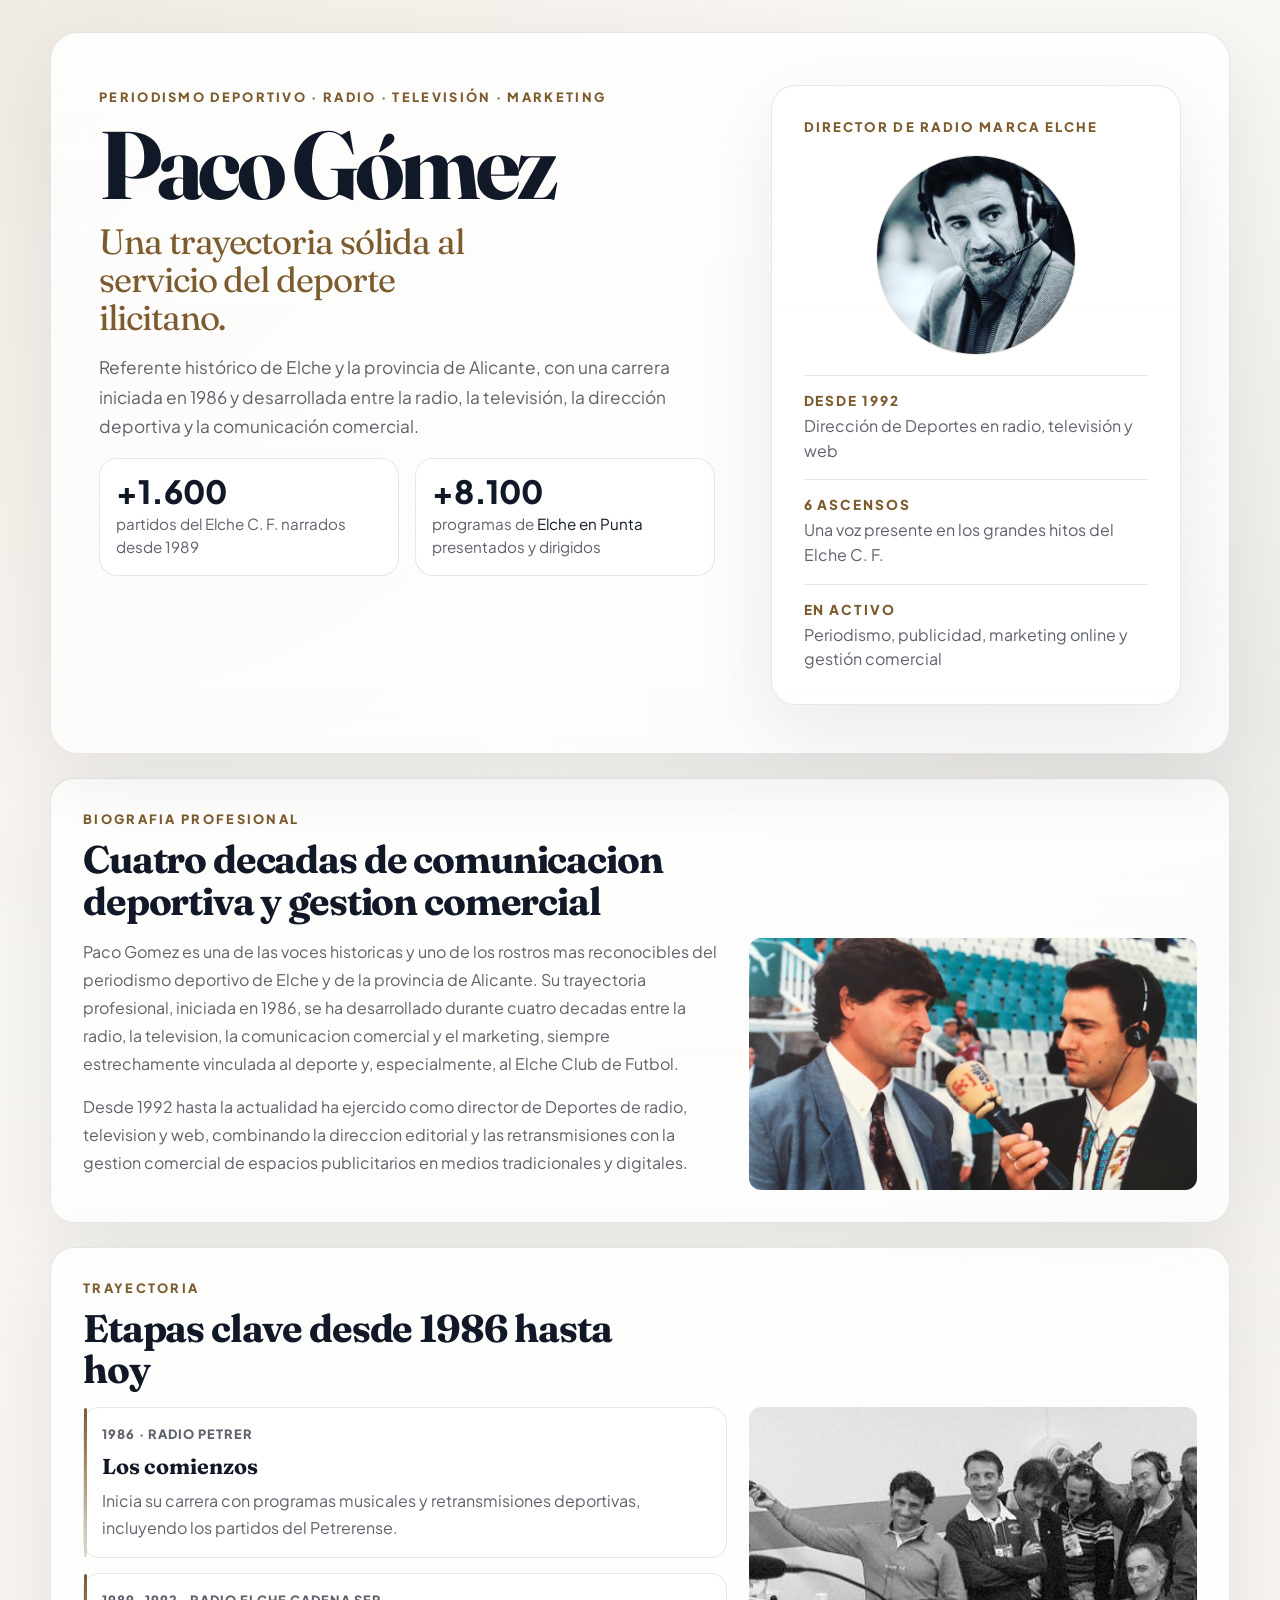
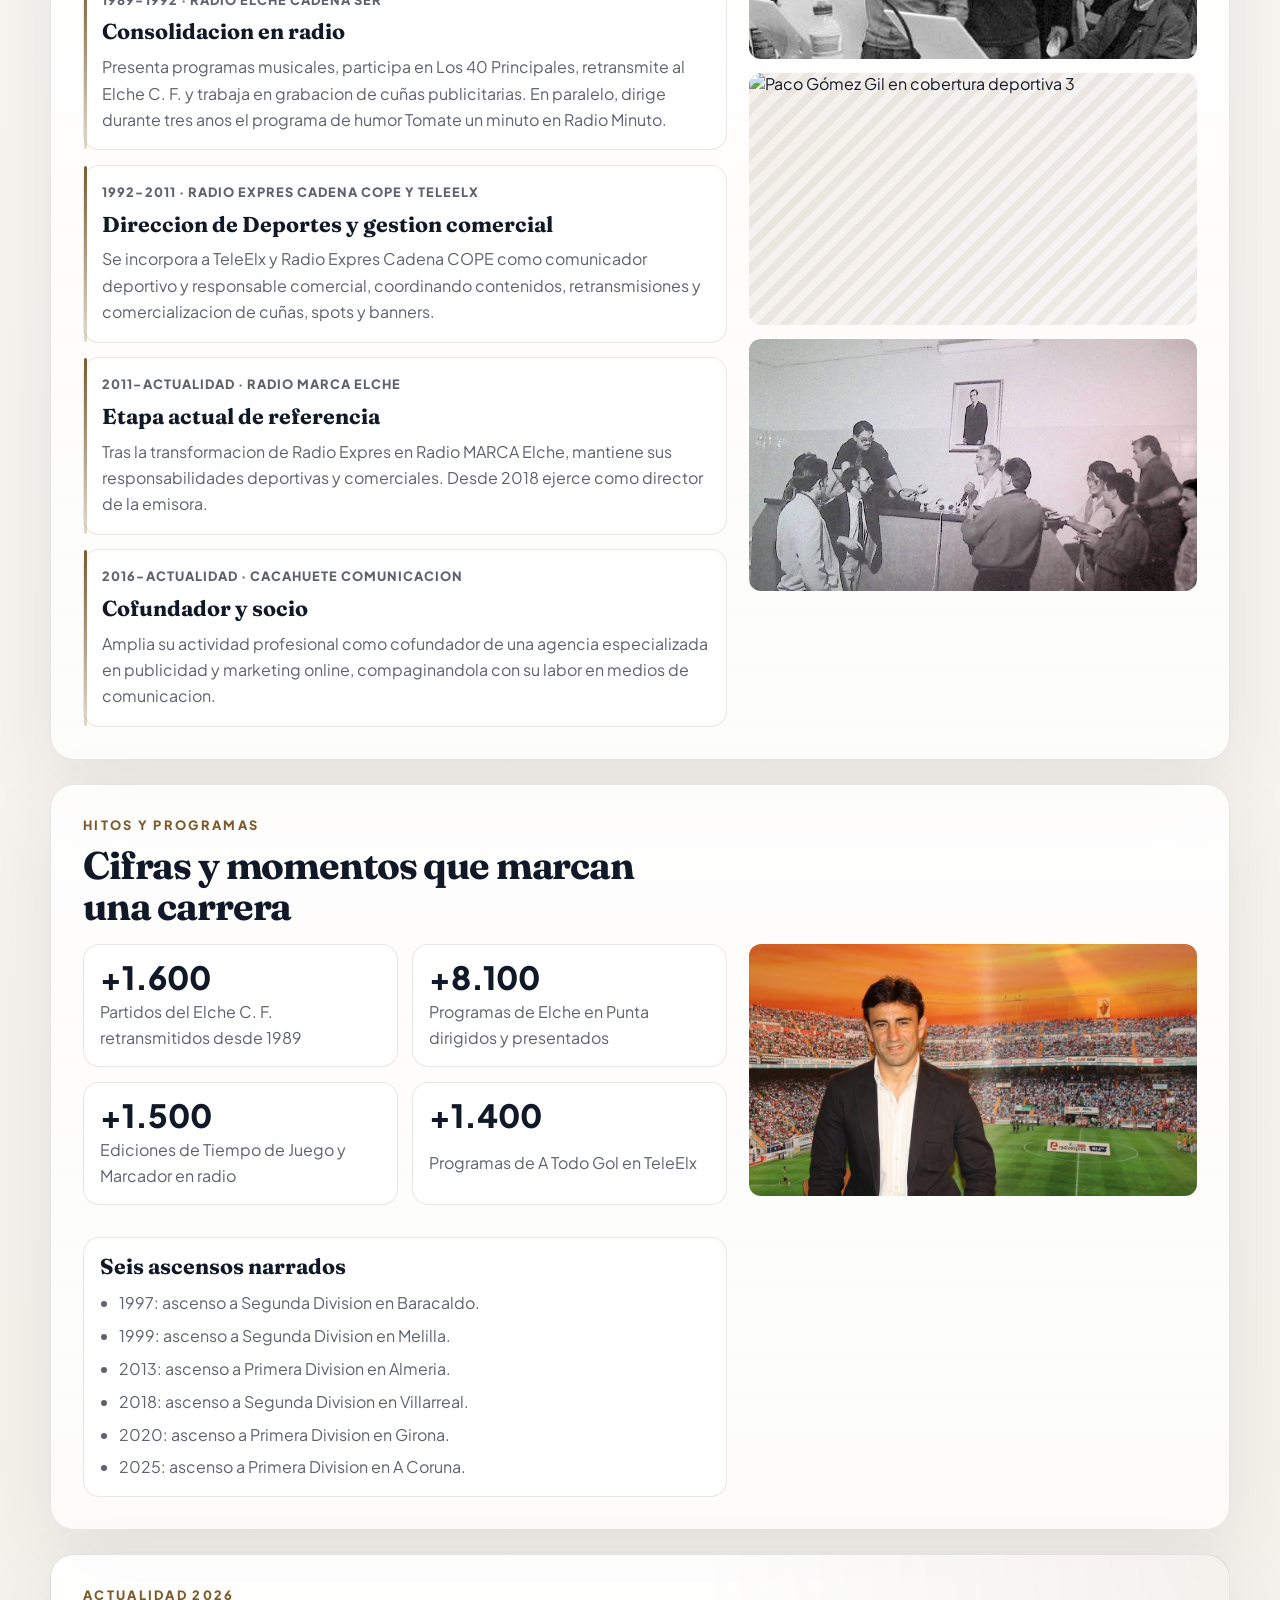
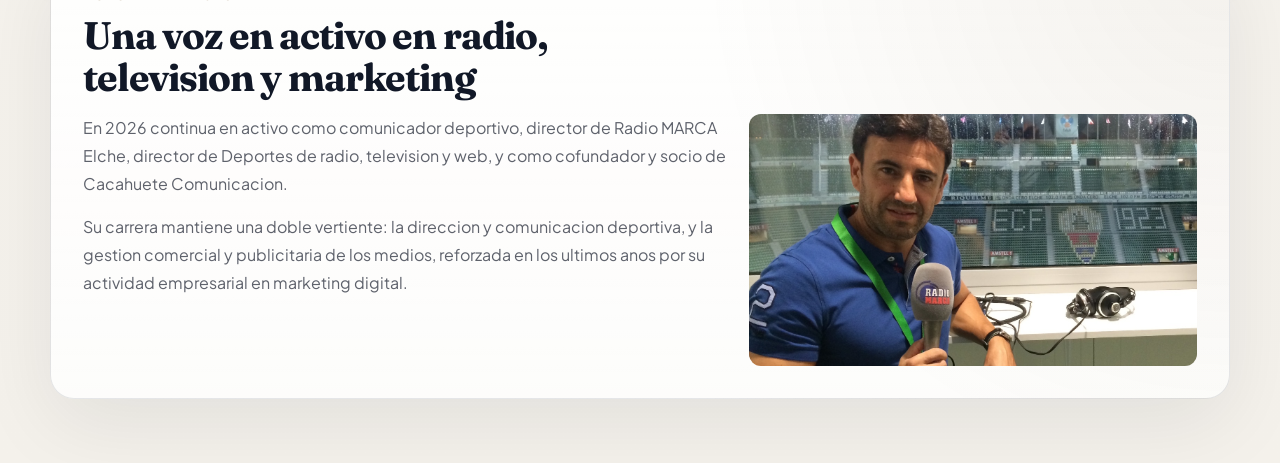
==== index.html @ 7ee69217 "fix: etapa3 image" ====
<!DOCTYPE html>
<html lang="es">
  <head>
    <meta charset="UTF-8" />
    <meta name="viewport" content="width=device-width, initial-scale=1.0" />
    <meta name="robots" content="index, follow, max-image-preview:large, max-snippet:-1, max-video-preview:-1" />
    <meta name="author" content="Paco Gomez Gil" />
    <meta name="theme-color" content="#f4f1eb" />
    <meta
      name="description"
      content="Biografía profesional de Paco Gómez, periodista deportivo vinculado al Elche CF, la radio, la televisión y el marketing digital."
    />
    <link rel="canonical" href="https://pacogomezgil.es/" />
    <link rel="icon" type="image/png" href="images/favicon.png" />
    <meta property="og:locale" content="es_ES" />
    <meta property="og:type" content="profile" />
    <meta property="og:title" content="Biografía de Paco Gómez" />
    <meta
      property="og:description"
      content="Trayectoria profesional de Paco Gómez Gil en periodismo deportivo, radio, televisión y marketing en Elche y Alicante."
    />
    <meta property="og:image" content="https://pacogomezgil.es/images/fotoPortada.jpeg" />
    <meta property="og:site_name" content="Biografía de Paco Gómez" />
    <meta name="twitter:card" content="summary_large_image" />
    <meta name="twitter:title" content="Biografía de Paco Gómez" />
    <meta
      name="twitter:description"
      content="Periodismo deportivo, radio y televisión en Elche: trayectoria profesional de Paco Gómez Gil."
    />
    <meta name="twitter:image" content="https://pacogomezgil.es/images/fotoPortada.jpeg" />
    <title>Biografía de Paco Gómez</title>
    <link rel="preconnect" href="https://fonts.googleapis.com" />
    <link rel="preconnect" href="https://fonts.gstatic.com" crossorigin />
    <link
      href="https://fonts.googleapis.com/css2?family=Fraunces:opsz,wght@9..144,400;9..144,500;9..144,600;9..144,700&family=Plus+Jakarta+Sans:wght@400;500;600;700;800&display=swap"
      rel="stylesheet"
    />
    <link rel="stylesheet" href="styles.css" />
    <script type="application/ld+json">
      {
        "@context": "https://schema.org",
        "@type": "Person",
        "name": "Paco Gomez Gil",
        "jobTitle": "Periodista deportivo",
        "description": "Periodista deportivo en Elche con trayectoria en radio, television, direccion de deportes y marketing digital.",
        "image": "https://pacogomezgil.es/images/fotoPortada.jpeg",
        "worksFor": {
          "@type": "Organization",
          "name": "Radio MARCA Elche"
        },
        "address": {
          "@type": "PostalAddress",
          "addressLocality": "Elche",
          "addressRegion": "Alicante",
          "addressCountry": "ES"
        },
        "sameAs": [
          "https://twitter.com/PacoGomezGil",
          "https://www.linkedin.com/in/paco-gómez-gil-591129b5"
        ]
      }
    </script>
  </head>
  <body>
    <main class="page-shell">
      <section class="hero" aria-labelledby="hero-title">
        <div class="hero__content">
          <p class="eyebrow">Periodismo deportivo · Radio · Televisión · Marketing</p>
          <h1 id="hero-title">Paco Gómez</h1>
          <p class="hero__subtitle">Una trayectoria sólida al servicio del deporte ilicitano.</p>
          <p class="hero__lead">
            Referente histórico de Elche y la provincia de Alicante, con una carrera iniciada en 1986 y desarrollada entre
            la radio, la televisión, la dirección deportiva y la comunicación comercial.
          </p>

          <div class="hero__meta" aria-label="Datos destacados">
            <article class="stat-card">
              <strong>+1.600</strong>
              <span>partidos del Elche C. F. narrados desde 1989</span>
            </article>
            <article class="stat-card">
              <strong>+8.100</strong>
              <span>programas de <em>Elche en Punta</em> presentados y dirigidos</span>
            </article>
          </div>
        </div>

        <div class="hero__visual">
          <div class="profile-card">
            <p class="profile-card__eyebrow">Director de Radio MARCA Elche</p>
            <img
              class="profile-card__mark"
              src="images/fotoPortada.jpeg"
              alt="Paco Gómez Gil, periodista deportivo en Elche"
              width="200"
              height="200"
              fetchpriority="high"
              decoding="async"
            />
            <dl class="profile-card__facts">
              <div>
                <dt>Desde 1992</dt>
                <dd>Dirección de Deportes en radio, televisión y web</dd>
              </div>
              <div>
                <dt>6 ascensos</dt>
                <dd>Una voz presente en los grandes hitos del Elche C. F.</dd>
              </div>
              <div>
                <dt>En activo</dt>
                <dd>Periodismo, publicidad, marketing online y gestión comercial</dd>
              </div>
            </dl>
          </div>
        </div>
      </section>

      <section class="panel panel--media" id="biografia" aria-labelledby="biografia-title">
        <div class="panel__header">
          <p class="eyebrow">Biografia profesional</p>
          <h2 id="biografia-title">Cuatro decadas de comunicacion deportiva y gestion comercial</h2>
        </div>
        <div class="prose">
          <p>
            Paco Gomez es una de las voces historicas y uno de los rostros mas reconocibles del periodismo deportivo de
            Elche y de la provincia de Alicante. Su trayectoria profesional, iniciada en 1986, se ha desarrollado durante
            cuatro decadas entre la radio, la television, la comunicacion comercial y el marketing, siempre estrechamente
            vinculada al deporte y, especialmente, al Elche Club de Futbol.
          </p>
          <p>
            Desde 1992 hasta la actualidad ha ejercido como director de Deportes de radio, television y web, combinando la
            direccion editorial y las retransmisiones con la gestion comercial de espacios publicitarios en medios
            tradicionales y digitales.
          </p>
        </div>
        <figure class="section-media">
          <div class="section-media__placeholder">
            <img src="images/fotoBiografia.jpg" alt="Paco Gómez Gil en los estudios de radio" />
          </div>
        </figure>
      </section>

      <section class="panel panel--media" id="trayectoria" aria-labelledby="trayectoria-title">
        <div class="panel__header">
          <p class="eyebrow">Trayectoria</p>
          <h2 id="trayectoria-title">Etapas clave desde 1986 hasta hoy</h2>
        </div>

        <div class="timeline" role="list" aria-label="Linea temporal profesional">
          <article class="timeline__item" role="listitem">
            <p class="timeline__range">1986 · Radio Petrer</p>
            <h3>Los comienzos</h3>
            <p>
              Inicia su carrera con programas musicales y retransmisiones deportivas, incluyendo los partidos del
              Petrerense.
            </p>
          </article>

          <article class="timeline__item" role="listitem">
            <p class="timeline__range">1989-1992 · Radio Elche Cadena SER</p>
            <h3>Consolidacion en radio</h3>
            <p>
              Presenta programas musicales, participa en Los 40 Principales, retransmite al Elche C. F. y trabaja en
              grabacion de cuñas publicitarias. En paralelo, dirige durante tres anos el programa de humor Tomate un
              minuto en Radio Minuto.
            </p>
          </article>

          <article class="timeline__item" role="listitem">
            <p class="timeline__range">1992-2011 · Radio Expres Cadena COPE y TeleElx</p>
            <h3>Direccion de Deportes y gestion comercial</h3>
            <p>
              Se incorpora a TeleElx y Radio Expres Cadena COPE como comunicador deportivo y responsable comercial,
              coordinando contenidos, retransmisiones y comercializacion de cuñas, spots y banners.
            </p>
          </article>

          <article class="timeline__item" role="listitem">
            <p class="timeline__range">2011-actualidad · Radio MARCA Elche</p>
            <h3>Etapa actual de referencia</h3>
            <p>
              Tras la transformacion de Radio Expres en Radio MARCA Elche, mantiene sus responsabilidades deportivas y
              comerciales. Desde 2018 ejerce como director de la emisora.
            </p>
          </article>

          <article class="timeline__item" role="listitem">
            <p class="timeline__range">2016-actualidad · Cacahuete Comunicacion</p>
            <h3>Cofundador y socio</h3>
            <p>
              Amplia su actividad profesional como cofundador de una agencia especializada en publicidad y marketing
              online, compaginandola con su labor en medios de comunicacion.
            </p>
          </article>
        </div>
        <div class="section-media-stack">
          <figure class="section-media">
            <div class="section-media__placeholder">
              <img src="images/etapa1.JPG" alt="Paco Gómez Gil durante una etapa de su trayectoria" loading="lazy" />
            </div>
          </figure>
          <figure class="section-media">
            <div class="section-media__placeholder">
              <img src="images/etapa3.JPG" alt="Paco Gómez Gil en cobertura deportiva 3" loading="lazy" />
            </div>
          </figure>
          <figure class="section-media">
            <div class="section-media__placeholder">
              <img src="images/etapa2.JPG" alt="Paco Gómez Gil en cobertura deportiva 2" loading="lazy" />
            </div>
          </figure>
        </div>
      </section>

      <section class="panel panel--media" id="hitos" aria-labelledby="hitos-title">
        <div class="panel__header">
          <p class="eyebrow">Hitos y programas</p>
          <h2 id="hitos-title">Cifras y momentos que marcan una carrera</h2>
        </div>

        <div class="kpi-grid" aria-label="Principales cifras profesionales">
          <article class="kpi-card">
            <p class="kpi-card__value">+1.600</p>
            <p class="kpi-card__label">Partidos del Elche C. F. retransmitidos desde 1989</p>
          </article>
          <article class="kpi-card">
            <p class="kpi-card__value">+8.100</p>
            <p class="kpi-card__label">Programas de Elche en Punta dirigidos y presentados</p>
          </article>
          <article class="kpi-card">
            <p class="kpi-card__value">+1.500</p>
            <p class="kpi-card__label">Ediciones de Tiempo de Juego y Marcador en radio</p>
          </article>
          <article class="kpi-card">
            <p class="kpi-card__value">+1.400</p>
            <p class="kpi-card__label">Programas de A Todo Gol en TeleElx</p>
          </article>
        </div>

        <div class="milestones">
          <h3>Seis ascensos narrados</h3>
          <ul>
            <li>1997: ascenso a Segunda Division en Baracaldo.</li>
            <li>1999: ascenso a Segunda Division en Melilla.</li>
            <li>2013: ascenso a Primera Division en Almeria.</li>
            <li>2018: ascenso a Segunda Division en Villarreal.</li>
            <li>2020: ascenso a Primera Division en Girona.</li>
            <li>2025: ascenso a Primera Division en A Coruna.</li>
          </ul>
        </div>
        <div class="section-media-stack">
          <figure class="section-media">
            <div class="section-media__placeholder">
              <img src="images/cifrasMomentos.JPG" alt="Paco Gómez Gil en un momento destacado de su carrera" loading="lazy" />
            </div>
          </figure>
        </div>
      </section>

      <section class="panel panel--accent panel--media" id="actualidad" aria-labelledby="actualidad-title">
        <div class="panel__header">
          <p class="eyebrow">Actualidad 2026</p>
          <h2 id="actualidad-title">Una voz en activo en radio, television y marketing</h2>
        </div>
        <div class="prose">
          <p>
            En 2026 continua en activo como comunicador deportivo, director de Radio MARCA Elche, director de Deportes de
            radio, television y web, y como cofundador y socio de Cacahuete Comunicacion.
          </p>
          <p>
            Su carrera mantiene una doble vertiente: la direccion y comunicacion deportiva, y la gestion comercial y
            publicitaria de los medios, reforzada en los ultimos anos por su actividad empresarial en marketing digital.
          </p>
        </div>
        <figure class="section-media">
          <div class="section-media__placeholder">
            <img src="images/actualidadActivo.jpg" alt="Paco Gómez Gil en los estudios de radio" />
          </div>
        </figure>
      </section>
    </main>
  </body>
</html>
---- styles.css ----
:root {
  --bg: #f4f1eb;
  --surface: rgba(255, 255, 255, 0.82);
  --surface-strong: rgba(255, 255, 255, 0.94);
  --line: rgba(17, 24, 39, 0.1);
  --text: #111827;
  --muted: rgba(17, 24, 39, 0.68);
  --accent: #7c5c2e;
  --accent-soft: rgba(124, 92, 46, 0.08);
  --shadow: 0 24px 80px rgba(17, 24, 39, 0.08);
}

* {
  box-sizing: border-box;
}

figure {
  margin: 0;
}

html {
  scroll-behavior: smooth;
}

body {
  margin: 0;
  min-height: 100vh;
  color: var(--text);
  font-family: "Plus Jakarta Sans", sans-serif;
  background:
    radial-gradient(circle at top left, rgba(124, 92, 46, 0.08), transparent 25%),
    radial-gradient(circle at right 20%, rgba(17, 24, 39, 0.05), transparent 24%),
    linear-gradient(180deg, #faf8f4 0%, var(--bg) 100%);
}

.page-shell {
  width: min(1180px, calc(100% - 2rem));
  margin: 0 auto;
  padding: clamp(1rem, 3vw, 2rem) 0 clamp(2rem, 5vw, 4rem);
}

.hero {
  display: grid;
  gap: 2.5rem;
  align-items: start;
  padding: clamp(1.5rem, 4vw, 3rem);
  border: 1px solid var(--line);
  border-radius: 28px;
  background: linear-gradient(
    180deg,
    rgba(255, 255, 255, 0.86),
    rgba(255, 255, 255, 0.74)
  );
  backdrop-filter: blur(16px);
  box-shadow: var(--shadow);
}

.panel {
  margin-top: clamp(1rem, 3vw, 1.5rem);
  padding: clamp(1.25rem, 3vw, 2rem);
  border: 1px solid var(--line);
  border-radius: 24px;
  background: linear-gradient(
    180deg,
    rgba(255, 255, 255, 0.86),
    rgba(255, 255, 255, 0.78)
  );
  box-shadow: var(--shadow);
}

.panel--accent {
  background:
    radial-gradient(circle at right top, var(--accent-soft), transparent 42%),
    linear-gradient(
      180deg,
      rgba(255, 255, 255, 0.9),
      rgba(255, 255, 255, 0.8)
    );
}

.panel__header {
  display: grid;
  gap: 0.75rem;
  margin-bottom: 1.25rem;
}

h2 {
  margin: 0;
  max-width: 22ch;
  font-family: "Fraunces", serif;
  font-size: clamp(1.6rem, 3.4vw, 2.4rem);
  line-height: 1.08;
  letter-spacing: -0.03em;
}

h3 {
  margin: 0;
  font-family: "Fraunces", serif;
  font-size: clamp(1.1rem, 2vw, 1.35rem);
  line-height: 1.2;
}

.prose {
  display: grid;
  gap: 0.9rem;
  max-width: 76ch;
}

.prose p {
  margin: 0;
  color: var(--muted);
  line-height: 1.75;
}

.timeline {
  display: grid;
  gap: 0.9rem;
}

.timeline__item {
  position: relative;
  display: grid;
  gap: 0.55rem;
  padding: 1rem 1rem 1rem 1.15rem;
  border: 1px solid var(--line);
  border-radius: 16px;
  background: var(--surface);
}

.timeline__item::before {
  content: "";
  position: absolute;
  left: 0;
  top: 0;
  bottom: 0;
  width: 3px;
  border-radius: 999px;
  background: linear-gradient(
    180deg,
    var(--accent),
    rgba(124, 92, 46, 0.22)
  );
}

.timeline__range {
  margin: 0;
  font-size: 0.8rem;
  letter-spacing: 0.08em;
  text-transform: uppercase;
  font-weight: 800;
  color: var(--accent);
}

.timeline__item p {
  margin: 0;
  color: var(--muted);
  line-height: 1.65;
}

.kpi-grid {
  display: grid;
  grid-template-columns: repeat(2, minmax(0, 1fr));
  gap: 0.9rem;
}

.kpi-card {
  display: grid;
  gap: 0.4rem;
  padding: 1rem;
  border: 1px solid var(--line);
  border-radius: 16px;
  background: var(--surface);
}

.kpi-card__value {
  margin: 0;
  font-size: clamp(1.45rem, 3vw, 2rem);
  font-weight: 800;
  line-height: 1;
}

.kpi-card__label {
  margin: 0;
  color: var(--muted);
  line-height: 1.6;
}

.milestones {
  margin-top: 1rem;
  padding: 1rem;
  border: 1px solid var(--line);
  border-radius: 16px;
  background: var(--surface);
}

.milestones h3 {
  margin-bottom: 0.7rem;
}

.milestones ul {
  margin: 0;
  padding-left: 1.2rem;
  display: grid;
  gap: 0.5rem;
}

.milestones li {
  color: var(--muted);
  line-height: 1.55;
}

.section-media {
  width: 100%;
  min-width: 0;
  margin: 1rem 0 0;
  display: grid;
  gap: 0.55rem;
}

.section-media-stack {
  display: grid;
  gap: 0.9rem;
  margin-top: 1rem;
}

.section-media-stack .section-media {
  margin: 0;
}

.section-media__placeholder {
  width: 100%;
  aspect-ratio: 16 / 9;
  overflow: hidden;
  border-radius: 12px;
  background:
    linear-gradient(
      135deg,
      rgba(124, 92, 46, 0.08),
      rgba(17, 24, 39, 0.03)
    ),
    repeating-linear-gradient(
      -45deg,
      rgba(124, 92, 46, 0.08),
      rgba(124, 92, 46, 0.08) 8px,
      rgba(255, 255, 255, 0.16) 8px,
      rgba(255, 255, 255, 0.16) 16px
    );
}

.section-media__placeholder img {
  display: block;
  width: 100%;
  height: 140%;
  object-fit: cover;
  object-position: center;
}

.section-media figcaption {
  margin: 0;
  font-size: 0.86rem;
  font-weight: 600;
  color: var(--muted);
}

@media (min-width: 980px) {
  .panel--media {
    display: grid;
    grid-template-columns: minmax(0, 1.18fr) minmax(320px, 0.82fr);
    column-gap: 1.4rem;
    row-gap: 1rem;
    align-items: start;
  }

  .panel--media > * {
    min-width: 0;
  }

  .panel--media .panel__header {
    grid-column: 1 / -1;
    margin-bottom: 0;
  }

  .panel--media .prose,
  .panel--media .timeline,
  .panel--media .kpi-grid,
  .panel--media .milestones {
    grid-column: 1;
  }

  .panel--media > .section-media {
    grid-column: 2;
    grid-row: 2;
    margin-top: 0;
  }

  .panel--media .section-media-stack {
    grid-column: 2;
    grid-row: 2;
    margin-top: 0;
  }

  .panel--media .prose {
    max-width: none;
  }
}

.hero__content {
  display: flex;
  flex-direction: column;
  gap: 1rem;
  padding-top: clamp(0.25rem, 1vw, 0.75rem);
}

.eyebrow {
  margin: 0;
  font-size: 0.8rem;
  font-weight: 800;
  letter-spacing: 0.18em;
  text-transform: uppercase;
  color: var(--accent);
}

h1 {
  margin: 0;
  max-width: 8ch;
  font-family: "Fraunces", serif;
  font-size: clamp(3rem, 8vw, 6rem);
  line-height: 0.9;
  letter-spacing: -0.05em;
}

.hero__subtitle {
  margin: 0;
  max-width: 18ch;
  font-family: "Fraunces", serif;
  font-size: clamp(1.5rem, 3vw, 2.2rem);
  line-height: 1.08;
  letter-spacing: -0.03em;
  color: var(--accent);
}

.hero__lead {
  margin: 0;
  max-width: 58ch;
  font-size: clamp(1rem, 1.8vw, 1.08rem);
  line-height: 1.7;
  color: var(--muted);
}

.hero__meta {
  display: grid;
  grid-template-columns: repeat(2, minmax(0, 1fr));
  gap: 1rem;
}

.stat-card {
  display: flex;
  flex-direction: column;
  gap: 0.4rem;
  padding: 1rem 1rem 1.05rem;
  border: 1px solid var(--line);
  border-radius: 18px;
  background: var(--surface);
}

.stat-card strong {
  font-size: clamp(1.55rem, 3vw, 2rem);
  font-weight: 800;
  line-height: 1;
  color: var(--text);
}

.stat-card span {
  font-size: 0.95rem;
  line-height: 1.5;
  color: var(--muted);
}

.stat-card em {
  font-style: normal;
  color: var(--text);
}

.hero__visual {
  position: relative;
  min-height: 100%;
}

.profile-card {
  display: grid;
  gap: 1.25rem;
  width: min(100%, 460px);
  margin-inline: auto;
  padding: clamp(1.4rem, 3vw, 2rem);
  border: 1px solid var(--line);
  border-radius: 24px;
  background: var(--surface-strong);
  box-shadow: var(--shadow);
}

.profile-card__eyebrow {
  margin: 0;
  font-size: 0.82rem;
  font-weight: 800;
  letter-spacing: 0.16em;
  text-transform: uppercase;
  color: var(--accent);
}

.profile-card__mark {
  display: block;
  width: 200px;
  height: 200px;
  aspect-ratio: 1;
  margin: 0 auto;
  border: 1px solid rgba(124, 92, 46, 0.18);
  border-radius: 50%;
  object-fit: cover;
  object-position: center 0%;
  transform: scale(1);
  transform-origin: center center;
  background: var(--surface);
  padding: 0;
}

.profile-card__facts {
  display: grid;
  gap: 1rem;
  margin: 0;
}

.profile-card__facts > div {
  display: grid;
  gap: 0.3rem;
  padding-top: 1rem;
  border-top: 1px solid var(--line);
}

.profile-card__facts dt {
  font-size: 0.85rem;
  font-weight: 800;
  letter-spacing: 0.14em;
  text-transform: uppercase;
  color: var(--accent);
}

.profile-card__facts dd {
  margin: 0;
  line-height: 1.55;
  color: var(--muted);
}

@media (min-width: 920px) {
  .hero {
    grid-template-columns: minmax(0, 1.2fr) minmax(320px, 0.8fr);
    gap: 3.5rem;
  }

  .hero__content {
    padding-top: 0.5rem;
  }

  .hero__visual {
    padding-top: 0.25rem;
  }
}

@media (max-width: 919px) {
  .hero {
    padding: 1.25rem;
  }

  .profile-card {
    width: 100%;
  }
}

@media (max-width: 720px) {
  .page-shell {
    width: min(100% - 1rem, 1180px);
    padding-top: 0.5rem;
  }

  .hero {
    gap: 1.5rem;
    padding: 1rem;
    border-radius: 24px;
  }

  h1 {
    max-width: 8ch;
    font-size: clamp(2.6rem, 12vw, 4rem);
  }

  .hero__subtitle {
    max-width: 14ch;
    font-size: clamp(1.25rem, 6vw, 1.7rem);
  }

  .hero__meta {
    grid-template-columns: 1fr;
  }

  .profile-card__mark {
    width: 132px;
    height: 132px;
  }

  h2 {
    max-width: 100%;
  }

  .kpi-grid {
    grid-template-columns: 1fr;
  }

  .timeline__item {
    padding: 0.9rem 0.9rem 0.9rem 1rem;
  }
}

@media (max-width: 480px) {
  h1 {
    max-width: 11ch;
  }
}
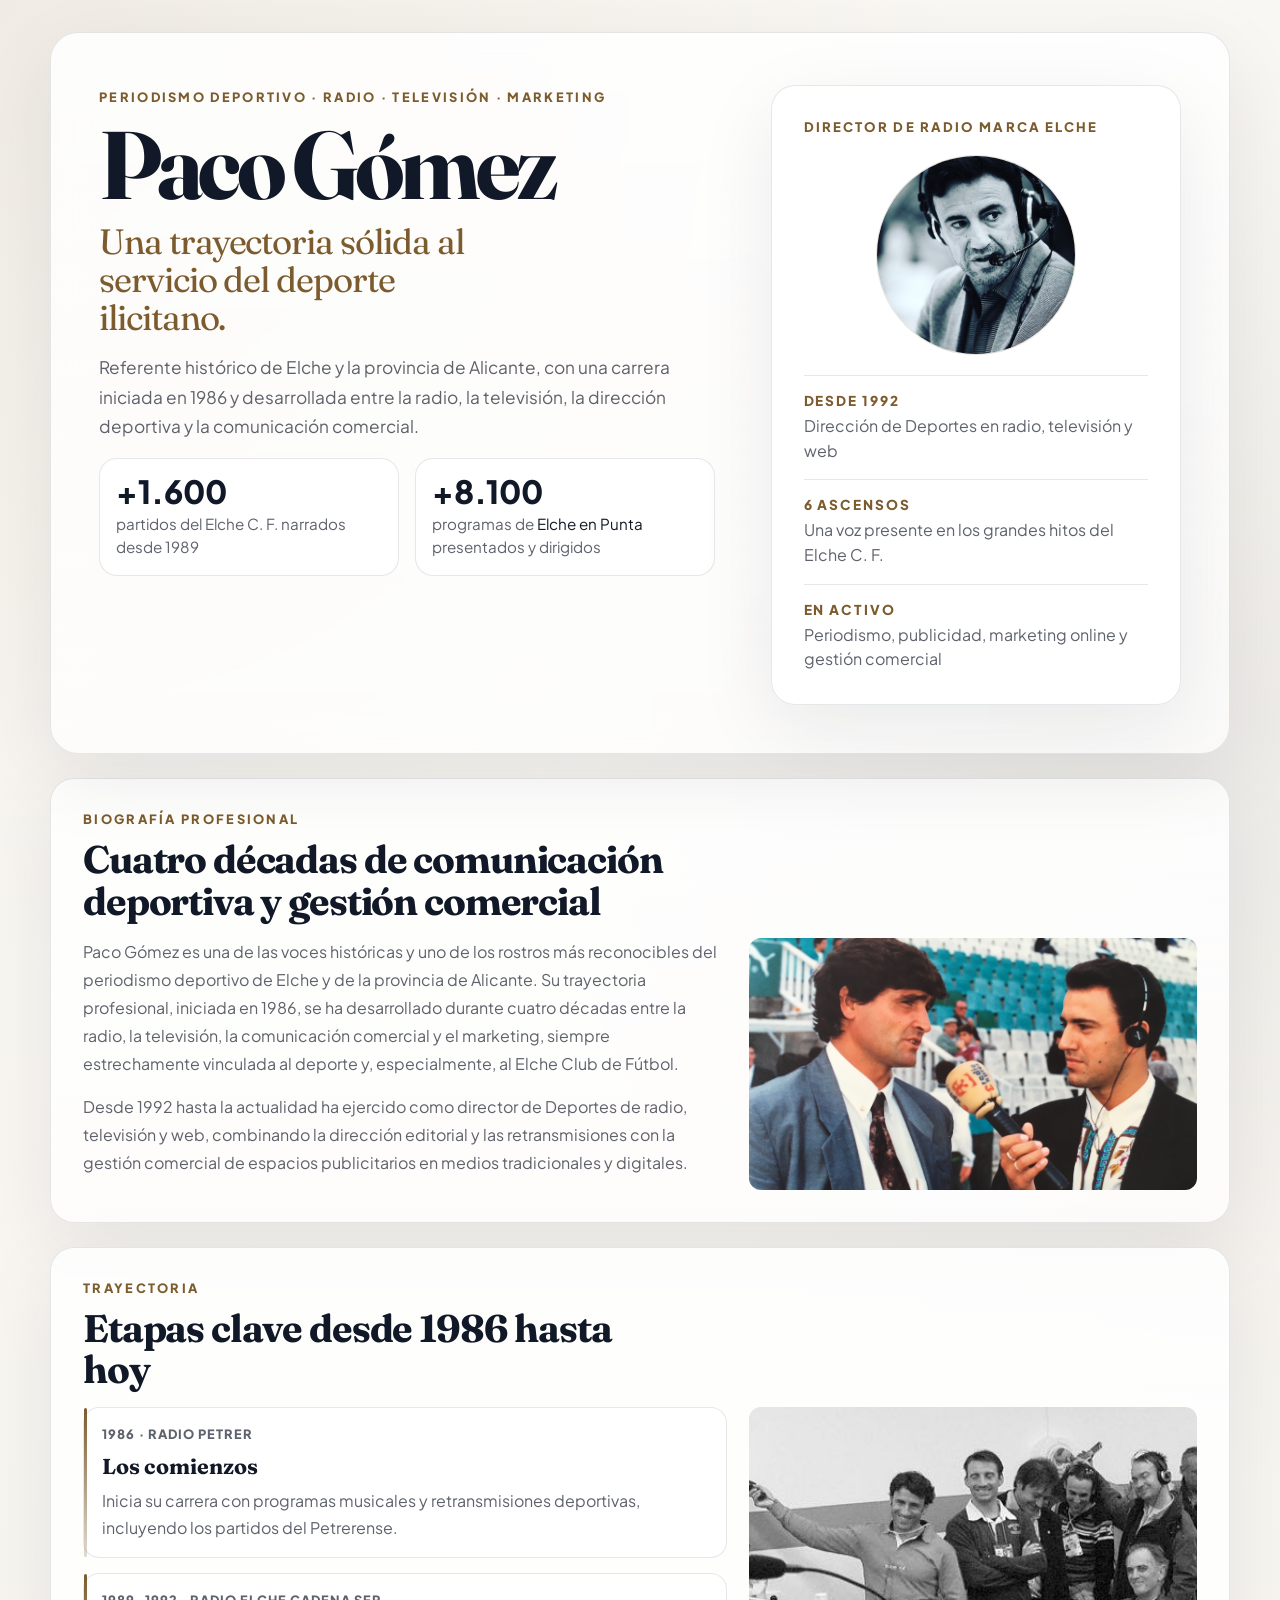
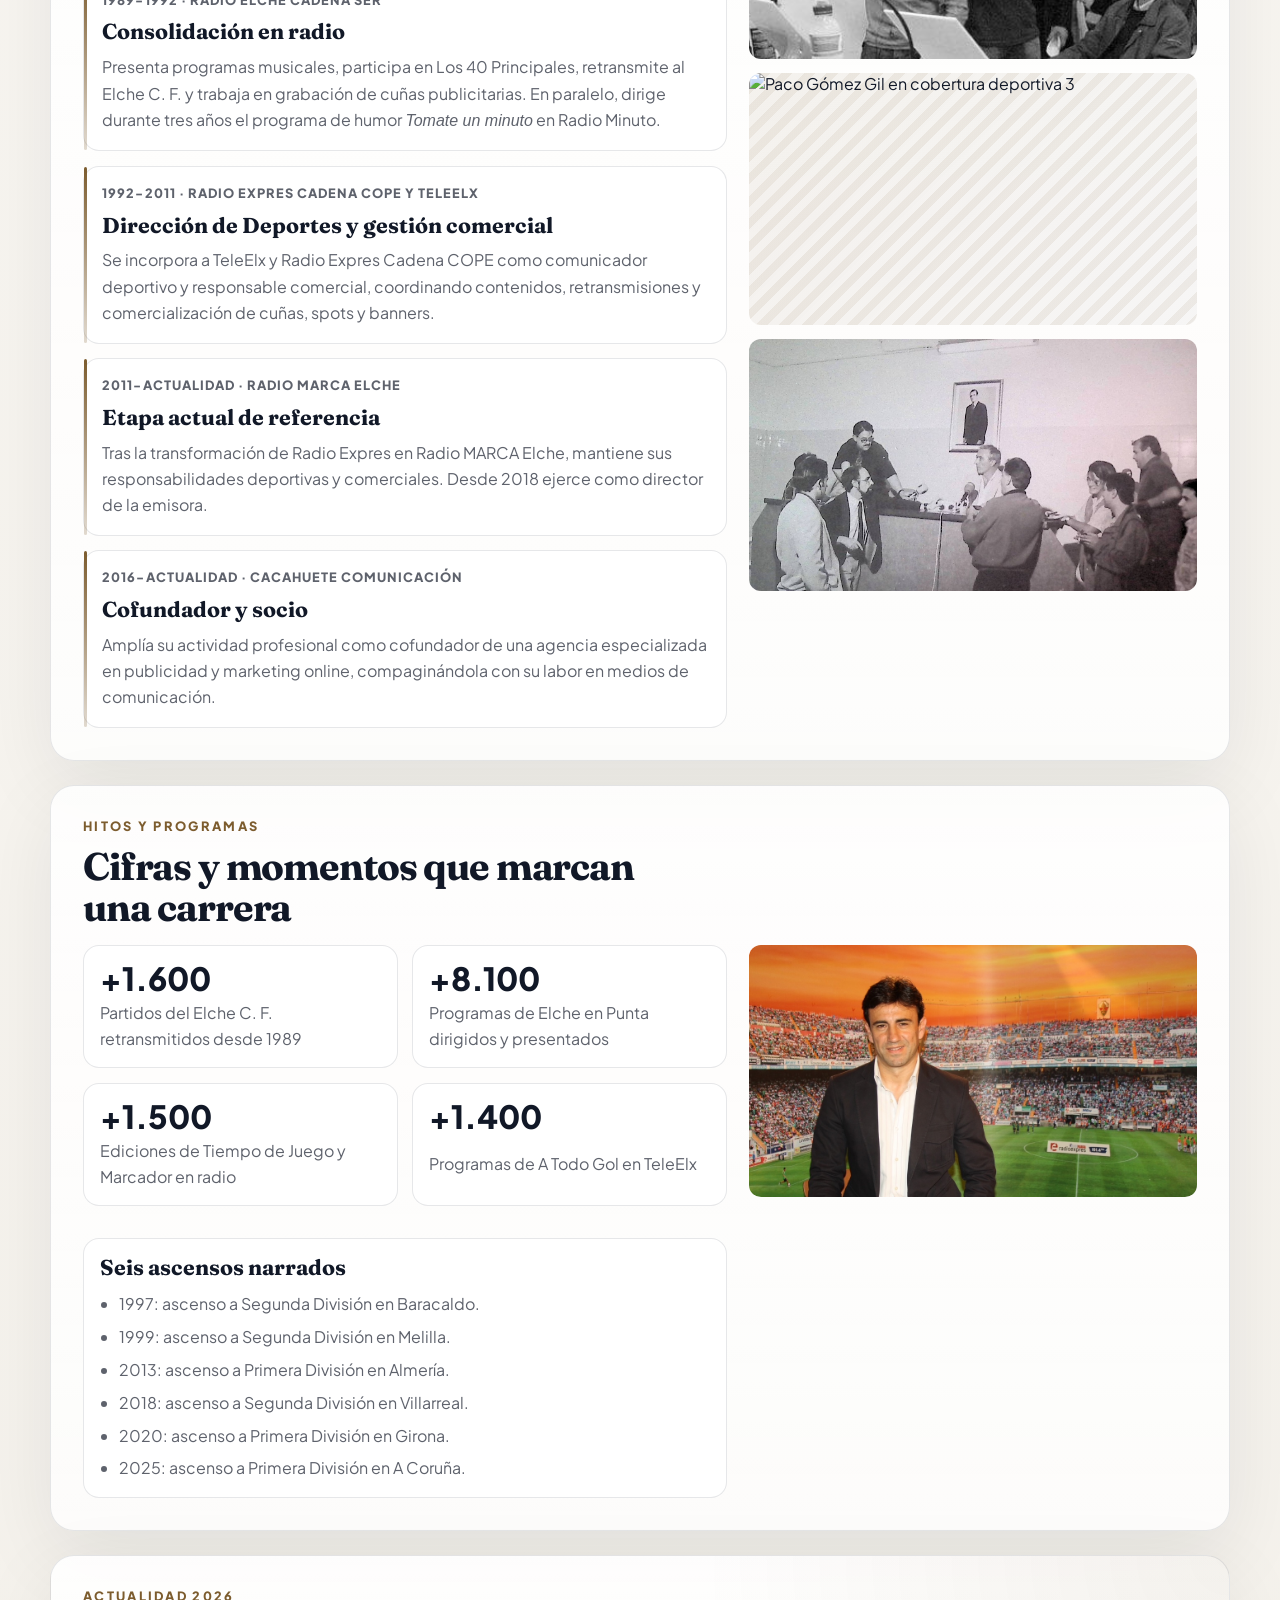
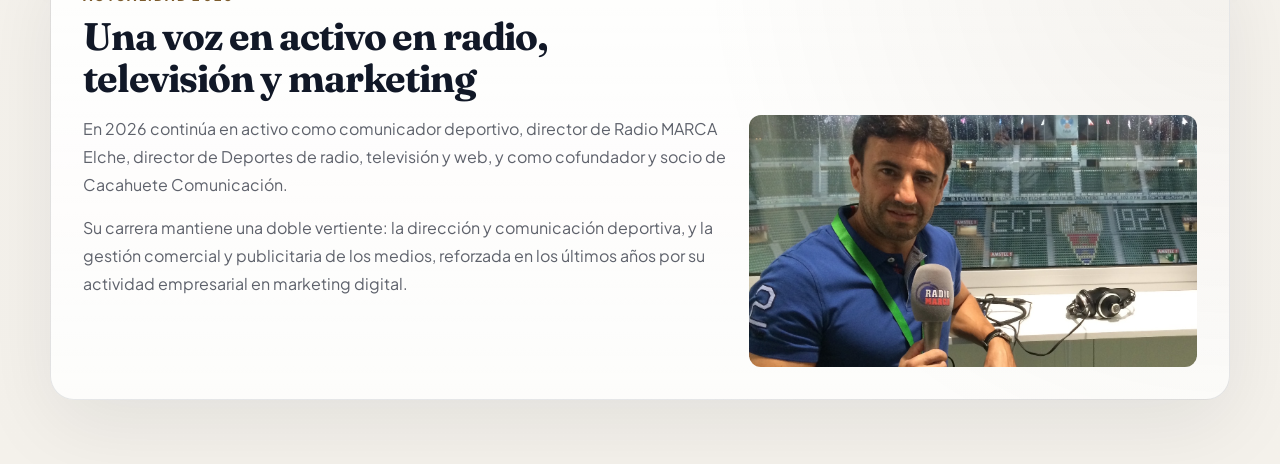
==== commit 4ae39265: "refactor: style" ====
--- a/index.html
+++ b/index.html
@@ -3,46 +3,69 @@
   <head>
     <meta charset="UTF-8" />
     <meta name="viewport" content="width=device-width, initial-scale=1.0" />
-    <meta name="robots" content="index, follow, max-image-preview:large, max-snippet:-1, max-video-preview:-1" />
-    <meta name="author" content="Paco Gomez Gil" />
+    <meta
+      name="robots"
+      content="index, follow, max-image-preview:large, max-snippet:-1, max-video-preview:-1"
+    />
+    <meta name="author" content="Paco Gómez Gil" />
     <meta name="theme-color" content="#f4f1eb" />
+
     <meta
       name="description"
       content="Biografía profesional de Paco Gómez, periodista deportivo vinculado al Elche CF, la radio, la televisión y el marketing digital."
     />
+
     <link rel="canonical" href="https://pacogomezgil.es/" />
     <link rel="icon" type="image/png" href="images/favicon.png" />
+
     <meta property="og:locale" content="es_ES" />
     <meta property="og:type" content="profile" />
-    <meta property="og:title" content="Biografía de Paco Gómez" />
+    <meta property="og:title" content="Biografía de Paco Gómez Gil" />
+
     <meta
       property="og:description"
       content="Trayectoria profesional de Paco Gómez Gil en periodismo deportivo, radio, televisión y marketing en Elche y Alicante."
     />
-    <meta property="og:image" content="https://pacogomezgil.es/images/fotoPortada.jpeg" />
-    <meta property="og:site_name" content="Biografía de Paco Gómez" />
+
+    <meta
+      property="og:image"
+      content="https://pacogomezgil.es/images/fotoPortada.jpeg"
+    />
+
+    <meta property="og:site_name" content="Biografía de Paco Gómez Gil" />
+
     <meta name="twitter:card" content="summary_large_image" />
-    <meta name="twitter:title" content="Biografía de Paco Gómez" />
+    <meta name="twitter:title" content="Biografía de Paco Gómez Gil" />
+
     <meta
       name="twitter:description"
       content="Periodismo deportivo, radio y televisión en Elche: trayectoria profesional de Paco Gómez Gil."
     />
-    <meta name="twitter:image" content="https://pacogomezgil.es/images/fotoPortada.jpeg" />
-    <title>Biografía de Paco Gómez</title>
+
+    <meta
+      name="twitter:image"
+      content="https://pacogomezgil.es/images/fotoPortada.jpeg"
+    />
+
+    <title>Biografía de Paco Gómez Gil</title>
+
     <link rel="preconnect" href="https://fonts.googleapis.com" />
     <link rel="preconnect" href="https://fonts.gstatic.com" crossorigin />
+
     <link
       href="https://fonts.googleapis.com/css2?family=Fraunces:opsz,wght@9..144,400;9..144,500;9..144,600;9..144,700&family=Plus+Jakarta+Sans:wght@400;500;600;700;800&display=swap"
       rel="stylesheet"
     />
+
     <link rel="stylesheet" href="styles.css" />
+
     <script type="application/ld+json">
       {
         "@context": "https://schema.org",
         "@type": "Person",
-        "name": "Paco Gomez Gil",
+        "name": "Paco Gómez Gil",
         "jobTitle": "Periodista deportivo",
-        "description": "Periodista deportivo en Elche con trayectoria en radio, television, direccion de deportes y marketing digital.",
+        "description": "Periodista deportivo en Elche con trayectoria en radio, televisión, dirección de deportes y marketing digital.",
         "image": "https://pacogomezgil.es/images/fotoPortada.jpeg",
         "worksFor": {
           "@type": "Organization",
@@ -61,16 +84,25 @@
       }
     </script>
   </head>
+
   <body>
     <main class="page-shell">
       <section class="hero" aria-labelledby="hero-title">
         <div class="hero__content">
-          <p class="eyebrow">Periodismo deportivo · Radio · Televisión · Marketing</p>
+          <p class="eyebrow">
+            Periodismo deportivo · Radio · Televisión · Marketing
+          </p>
+
           <h1 id="hero-title">Paco Gómez</h1>
-          <p class="hero__subtitle">Una trayectoria sólida al servicio del deporte ilicitano.</p>
+
+          <p class="hero__subtitle">
+            Una trayectoria sólida al servicio del deporte ilicitano.
+          </p>
+
           <p class="hero__lead">
-            Referente histórico de Elche y la provincia de Alicante, con una carrera iniciada en 1986 y desarrollada entre
-            la radio, la televisión, la dirección deportiva y la comunicación comercial.
+            Referente histórico de Elche y la provincia de Alicante, con una
+            carrera iniciada en 1986 y desarrollada entre la radio, la
+            televisión, la dirección deportiva y la comunicación comercial.
           </p>
 
           <div class="hero__meta" aria-label="Datos destacados">
@@ -78,16 +110,22 @@
               <strong>+1.600</strong>
               <span>partidos del Elche C. F. narrados desde 1989</span>
             </article>
+
             <article class="stat-card">
               <strong>+8.100</strong>
-              <span>programas de <em>Elche en Punta</em> presentados y dirigidos</span>
+              <span>
+                programas de <em>Elche en Punta</em> presentados y dirigidos
+              </span>
             </article>
           </div>
         </div>
 
         <div class="hero__visual">
           <div class="profile-card">
-            <p class="profile-card__eyebrow">Director de Radio MARCA Elche</p>
+            <p class="profile-card__eyebrow">
+              Director de Radio MARCA Elche
+            </p>
+
             <img
               class="profile-card__mark"
               src="images/fotoPortada.jpeg"
@@ -97,184 +135,301 @@
               fetchpriority="high"
               decoding="async"
             />
+
             <dl class="profile-card__facts">
               <div>
                 <dt>Desde 1992</dt>
-                <dd>Dirección de Deportes en radio, televisión y web</dd>
+                <dd>
+                  Dirección de Deportes en radio, televisión y web
+                </dd>
               </div>
+
               <div>
                 <dt>6 ascensos</dt>
-                <dd>Una voz presente en los grandes hitos del Elche C. F.</dd>
+                <dd>
+                  Una voz presente en los grandes hitos del Elche C. F.
+                </dd>
               </div>
+
               <div>
                 <dt>En activo</dt>
-                <dd>Periodismo, publicidad, marketing online y gestión comercial</dd>
+                <dd>
+                  Periodismo, publicidad, marketing online y gestión comercial
+                </dd>
               </div>
             </dl>
           </div>
         </div>
       </section>
 
-      <section class="panel panel--media" id="biografia" aria-labelledby="biografia-title">
+      <section
+        class="panel panel--media"
+        id="biografia"
+        aria-labelledby="biografia-title"
+      >
         <div class="panel__header">
-          <p class="eyebrow">Biografia profesional</p>
-          <h2 id="biografia-title">Cuatro decadas de comunicacion deportiva y gestion comercial</h2>
-        </div>
+          <p class="eyebrow">Biografía profesional</p>
+
+          <h2 id="biografia-title">
+            Cuatro décadas de comunicación deportiva y gestión comercial
+          </h2>
+        </div>
+
         <div class="prose">
           <p>
-            Paco Gomez es una de las voces historicas y uno de los rostros mas reconocibles del periodismo deportivo de
-            Elche y de la provincia de Alicante. Su trayectoria profesional, iniciada en 1986, se ha desarrollado durante
-            cuatro decadas entre la radio, la television, la comunicacion comercial y el marketing, siempre estrechamente
-            vinculada al deporte y, especialmente, al Elche Club de Futbol.
-          </p>
+            Paco Gómez es una de las voces históricas y uno de los rostros más
+            reconocibles del periodismo deportivo de Elche y de la provincia
+            de Alicante. Su trayectoria profesional, iniciada en 1986, se ha
+            desarrollado durante cuatro décadas entre la radio, la televisión,
+            la comunicación comercial y el marketing, siempre estrechamente
+            vinculada al deporte y, especialmente, al Elche Club de Fútbol.
+          </p>
+
           <p>
-            Desde 1992 hasta la actualidad ha ejercido como director de Deportes de radio, television y web, combinando la
-            direccion editorial y las retransmisiones con la gestion comercial de espacios publicitarios en medios
-            tradicionales y digitales.
-          </p>
-        </div>
+            Desde 1992 hasta la actualidad ha ejercido como director de
+            Deportes de radio, televisión y web, combinando la dirección
+            editorial y las retransmisiones con la gestión comercial de
+            espacios publicitarios en medios tradicionales y digitales.
+          </p>
+        </div>
+
         <figure class="section-media">
           <div class="section-media__placeholder">
-            <img src="images/fotoBiografia.jpg" alt="Paco Gómez Gil en los estudios de radio" />
+            <img
+              src="images/fotoBiografia.jpg"
+              alt="Paco Gómez Gil en los estudios de radio"
+            />
           </div>
         </figure>
       </section>
 
-      <section class="panel panel--media" id="trayectoria" aria-labelledby="trayectoria-title">
+      <section
+        class="panel panel--media"
+        id="trayectoria"
+        aria-labelledby="trayectoria-title"
+      >
         <div class="panel__header">
           <p class="eyebrow">Trayectoria</p>
-          <h2 id="trayectoria-title">Etapas clave desde 1986 hasta hoy</h2>
-        </div>
-
-        <div class="timeline" role="list" aria-label="Linea temporal profesional">
+
+          <h2 id="trayectoria-title">
+            Etapas clave desde 1986 hasta hoy
+          </h2>
+        </div>
+
+        <div
+          class="timeline"
+          role="list"
+          aria-label="Línea temporal profesional"
+        >
           <article class="timeline__item" role="listitem">
             <p class="timeline__range">1986 · Radio Petrer</p>
+
             <h3>Los comienzos</h3>
+
             <p>
-              Inicia su carrera con programas musicales y retransmisiones deportivas, incluyendo los partidos del
-              Petrerense.
+              Inicia su carrera con programas musicales y retransmisiones
+              deportivas, incluyendo los partidos del Petrerense.
             </p>
           </article>
 
           <article class="timeline__item" role="listitem">
-            <p class="timeline__range">1989-1992 · Radio Elche Cadena SER</p>
-            <h3>Consolidacion en radio</h3>
+            <p class="timeline__range">
+              1989-1992 · Radio Elche Cadena SER
+            </p>
+
+            <h3>Consolidación en radio</h3>
+
             <p>
-              Presenta programas musicales, participa en Los 40 Principales, retransmite al Elche C. F. y trabaja en
-              grabacion de cuñas publicitarias. En paralelo, dirige durante tres anos el programa de humor Tomate un
-              minuto en Radio Minuto.
+              Presenta programas musicales, participa en Los 40 Principales,
+              retransmite al Elche C. F. y trabaja en grabación de cuñas
+              publicitarias. En paralelo, dirige durante tres años el programa
+              de humor <em>Tomate un minuto</em> en Radio Minuto.
             </p>
           </article>
 
           <article class="timeline__item" role="listitem">
-            <p class="timeline__range">1992-2011 · Radio Expres Cadena COPE y TeleElx</p>
-            <h3>Direccion de Deportes y gestion comercial</h3>
+            <p class="timeline__range">
+              1992-2011 · Radio Expres Cadena COPE y TeleElx
+            </p>
+
+            <h3>Dirección de Deportes y gestión comercial</h3>
+
             <p>
-              Se incorpora a TeleElx y Radio Expres Cadena COPE como comunicador deportivo y responsable comercial,
-              coordinando contenidos, retransmisiones y comercializacion de cuñas, spots y banners.
+              Se incorpora a TeleElx y Radio Expres Cadena COPE como
+              comunicador deportivo y responsable comercial, coordinando
+              contenidos, retransmisiones y comercialización de cuñas, spots
+              y banners.
             </p>
           </article>
 
           <article class="timeline__item" role="listitem">
-            <p class="timeline__range">2011-actualidad · Radio MARCA Elche</p>
+            <p class="timeline__range">
+              2011-actualidad · Radio MARCA Elche
+            </p>
+
             <h3>Etapa actual de referencia</h3>
+
             <p>
-              Tras la transformacion de Radio Expres en Radio MARCA Elche, mantiene sus responsabilidades deportivas y
-              comerciales. Desde 2018 ejerce como director de la emisora.
+              Tras la transformación de Radio Expres en Radio MARCA Elche,
+              mantiene sus responsabilidades deportivas y comerciales. Desde
+              2018 ejerce como director de la emisora.
             </p>
           </article>
 
           <article class="timeline__item" role="listitem">
-            <p class="timeline__range">2016-actualidad · Cacahuete Comunicacion</p>
+            <p class="timeline__range">
+              2016-actualidad · Cacahuete Comunicación
+            </p>
+
             <h3>Cofundador y socio</h3>
+
             <p>
-              Amplia su actividad profesional como cofundador de una agencia especializada en publicidad y marketing
-              online, compaginandola con su labor en medios de comunicacion.
-            </p>
-          </article>
-        </div>
+              Amplía su actividad profesional como cofundador de una agencia
+              especializada en publicidad y marketing online, compaginándola
+              con su labor en medios de comunicación.
+            </p>
+          </article>
+        </div>
+
         <div class="section-media-stack">
           <figure class="section-media">
             <div class="section-media__placeholder">
-              <img src="images/etapa1.JPG" alt="Paco Gómez Gil durante una etapa de su trayectoria" loading="lazy" />
+              <img
+                src="images/etapa1.JPG"
+                alt="Paco Gómez Gil durante una etapa de su trayectoria"
+                loading="lazy"
+              />
             </div>
           </figure>
+
           <figure class="section-media">
             <div class="section-media__placeholder">
-              <img src="images/etapa3.JPG" alt="Paco Gómez Gil en cobertura deportiva 3" loading="lazy" />
+              <img
+                src="images/etapa3.JPG"
+                alt="Paco Gómez Gil en cobertura deportiva 3"
+                loading="lazy"
+              />
             </div>
           </figure>
+
           <figure class="section-media">
             <div class="section-media__placeholder">
-              <img src="images/etapa2.JPG" alt="Paco Gómez Gil en cobertura deportiva 2" loading="lazy" />
+              <img
+                src="images/etapa2.JPG"
+                alt="Paco Gómez Gil en cobertura deportiva 2"
+                loading="lazy"
+              />
             </div>
           </figure>
         </div>
       </section>
 
-      <section class="panel panel--media" id="hitos" aria-labelledby="hitos-title">
+      <section
+        class="panel panel--media"
+        id="hitos"
+        aria-labelledby="hitos-title"
+      >
         <div class="panel__header">
           <p class="eyebrow">Hitos y programas</p>
-          <h2 id="hitos-title">Cifras y momentos que marcan una carrera</h2>
-        </div>
-
-        <div class="kpi-grid" aria-label="Principales cifras profesionales">
+
+          <h2 id="hitos-title">
+            Cifras y momentos que marcan una carrera
+          </h2>
+        </div>
+
+        <div
+          class="kpi-grid"
+          aria-label="Principales cifras profesionales"
+        >
           <article class="kpi-card">
             <p class="kpi-card__value">+1.600</p>
-            <p class="kpi-card__label">Partidos del Elche C. F. retransmitidos desde 1989</p>
-          </article>
+            <p class="kpi-card__label">
+              Partidos del Elche C. F. retransmitidos desde 1989
+            </p>
+          </article>
+
           <article class="kpi-card">
             <p class="kpi-card__value">+8.100</p>
-            <p class="kpi-card__label">Programas de Elche en Punta dirigidos y presentados</p>
-          </article>
+            <p class="kpi-card__label">
+              Programas de Elche en Punta dirigidos y presentados
+            </p>
+          </article>
+
           <article class="kpi-card">
             <p class="kpi-card__value">+1.500</p>
-            <p class="kpi-card__label">Ediciones de Tiempo de Juego y Marcador en radio</p>
-          </article>
+            <p class="kpi-card__label">
+              Ediciones de Tiempo de Juego y Marcador en radio
+            </p>
+          </article>
+
           <article class="kpi-card">
             <p class="kpi-card__value">+1.400</p>
-            <p class="kpi-card__label">Programas de A Todo Gol en TeleElx</p>
+            <p class="kpi-card__label">
+              Programas de A Todo Gol en TeleElx
+            </p>
           </article>
         </div>
 
         <div class="milestones">
           <h3>Seis ascensos narrados</h3>
+
           <ul>
-            <li>1997: ascenso a Segunda Division en Baracaldo.</li>
-            <li>1999: ascenso a Segunda Division en Melilla.</li>
-            <li>2013: ascenso a Primera Division en Almeria.</li>
-            <li>2018: ascenso a Segunda Division en Villarreal.</li>
-            <li>2020: ascenso a Primera Division en Girona.</li>
-            <li>2025: ascenso a Primera Division en A Coruna.</li>
+            <li>1997: ascenso a Segunda División en Baracaldo.</li>
+            <li>1999: ascenso a Segunda División en Melilla.</li>
+            <li>2013: ascenso a Primera División en Almería.</li>
+            <li>2018: ascenso a Segunda División en Villarreal.</li>
+            <li>2020: ascenso a Primera División en Girona.</li>
+            <li>2025: ascenso a Primera División en A Coruña.</li>
           </ul>
         </div>
+
         <div class="section-media-stack">
           <figure class="section-media">
             <div class="section-media__placeholder">
-              <img src="images/cifrasMomentos.JPG" alt="Paco Gómez Gil en un momento destacado de su carrera" loading="lazy" />
+              <img
+                src="images/cifrasMomentos.JPG"
+                alt="Paco Gómez Gil en un momento destacado de su carrera"
+                loading="lazy"
+              />
             </div>
           </figure>
         </div>
       </section>
 
-      <section class="panel panel--accent panel--media" id="actualidad" aria-labelledby="actualidad-title">
+      <section
+        class="panel panel--accent panel--media"
+        id="actualidad"
+        aria-labelledby="actualidad-title"
+      >
         <div class="panel__header">
           <p class="eyebrow">Actualidad 2026</p>
-          <h2 id="actualidad-title">Una voz en activo en radio, television y marketing</h2>
-        </div>
+
+          <h2 id="actualidad-title">
+            Una voz en activo en radio, televisión y marketing
+          </h2>
+        </div>
+
         <div class="prose">
           <p>
-            En 2026 continua en activo como comunicador deportivo, director de Radio MARCA Elche, director de Deportes de
-            radio, television y web, y como cofundador y socio de Cacahuete Comunicacion.
-          </p>
+            En 2026 continúa en activo como comunicador deportivo, director de
+            Radio MARCA Elche, director de Deportes de radio, televisión y web,
+            y como cofundador y socio de Cacahuete Comunicación.
+          </p>
+
           <p>
-            Su carrera mantiene una doble vertiente: la direccion y comunicacion deportiva, y la gestion comercial y
-            publicitaria de los medios, reforzada en los ultimos anos por su actividad empresarial en marketing digital.
-          </p>
-        </div>
+            Su carrera mantiene una doble vertiente: la dirección y
+            comunicación deportiva, y la gestión comercial y publicitaria de
+            los medios, reforzada en los últimos años por su actividad
+            empresarial en marketing digital.
+          </p>
+        </div>
+
         <figure class="section-media">
           <div class="section-media__placeholder">
-            <img src="images/actualidadActivo.jpg" alt="Paco Gómez Gil en los estudios de radio" />
+            <img
+              src="images/actualidadActivo.jpg"
+              alt="Paco Gómez Gil en los estudios de radio"
+            />
           </div>
         </figure>
       </section>
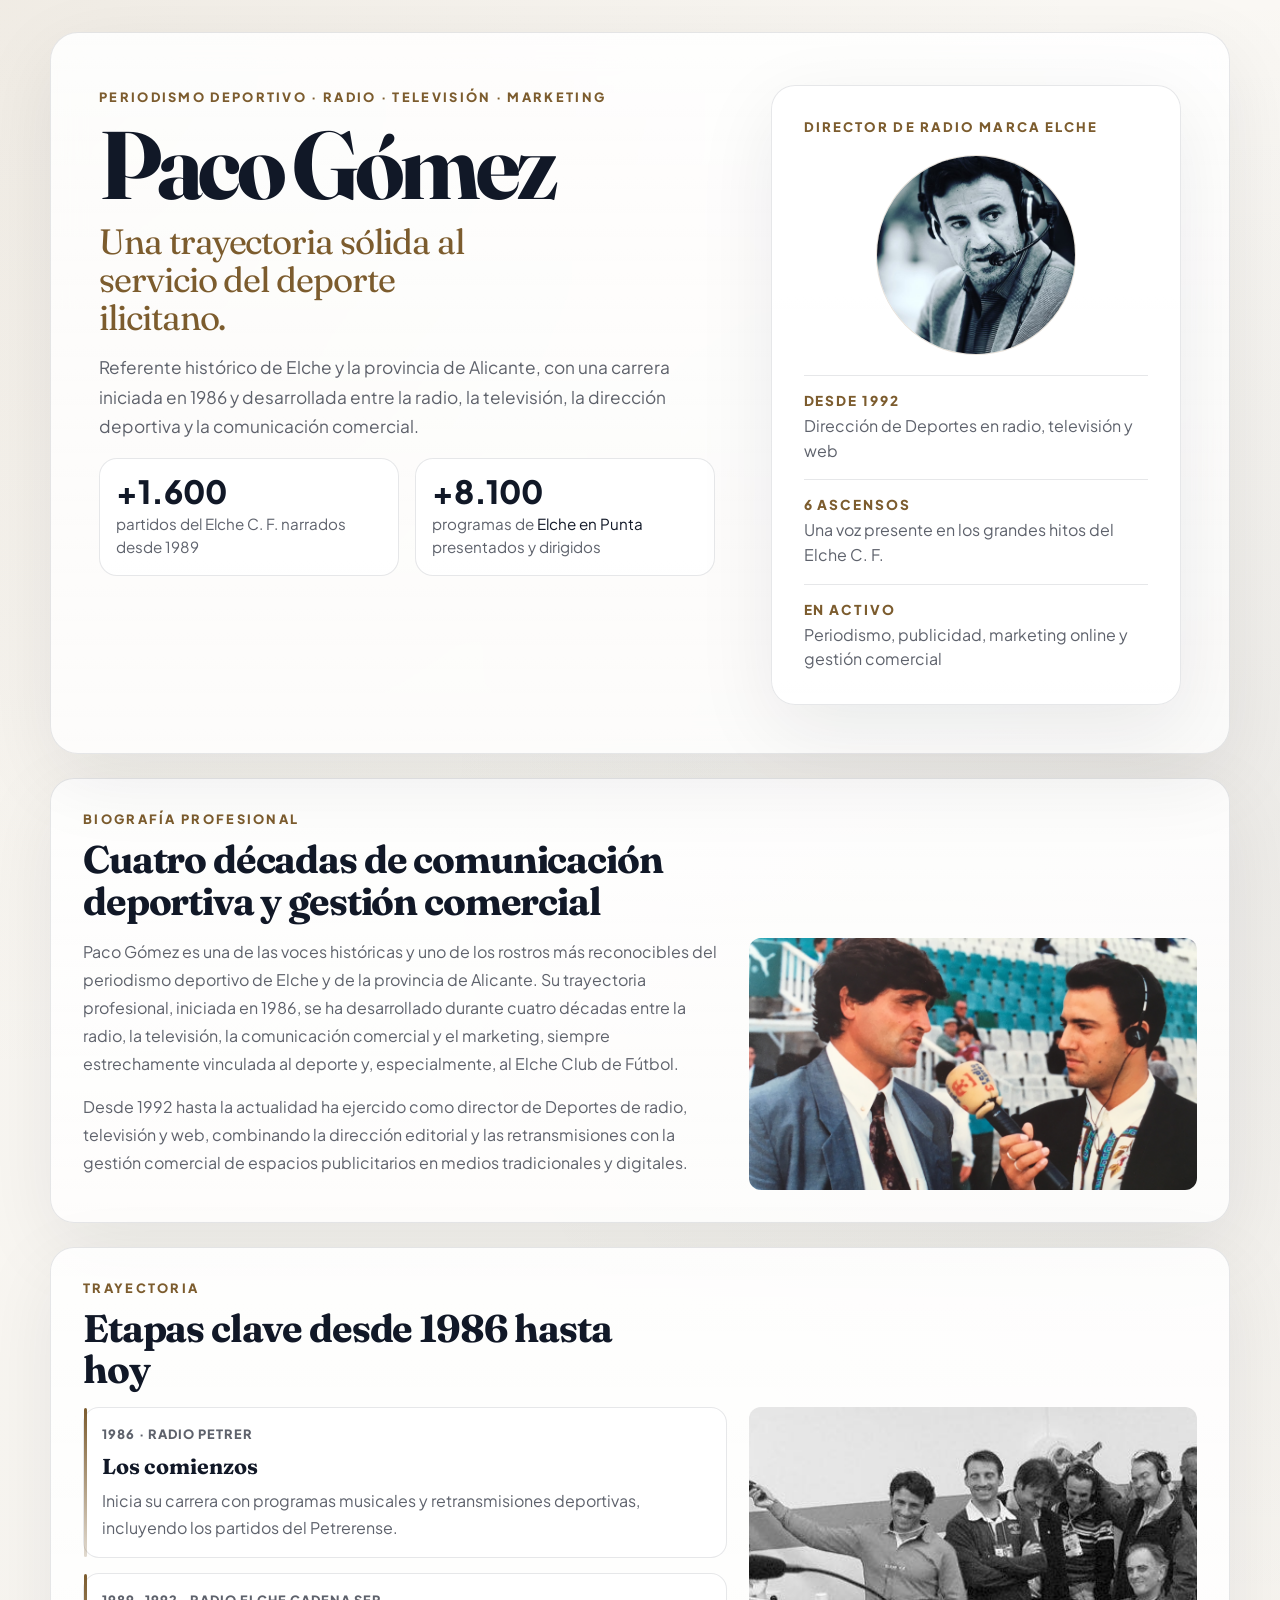
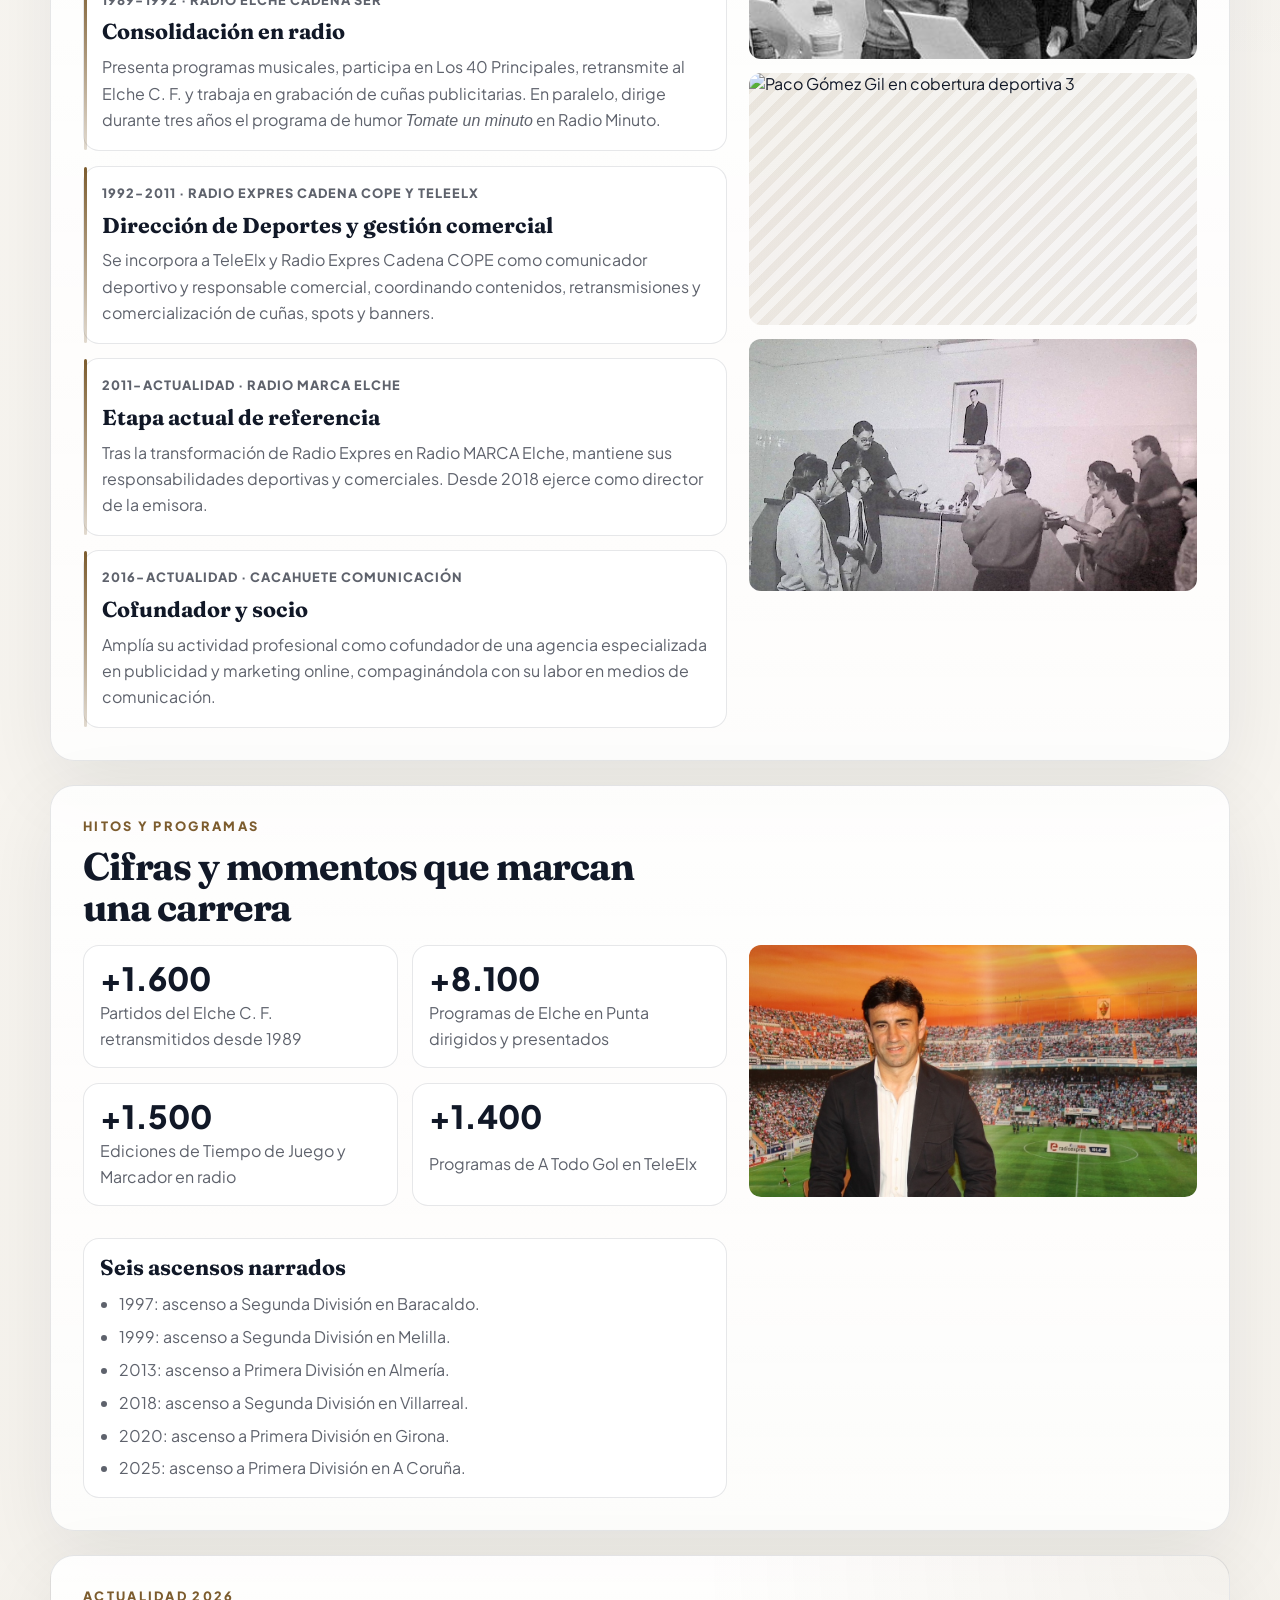
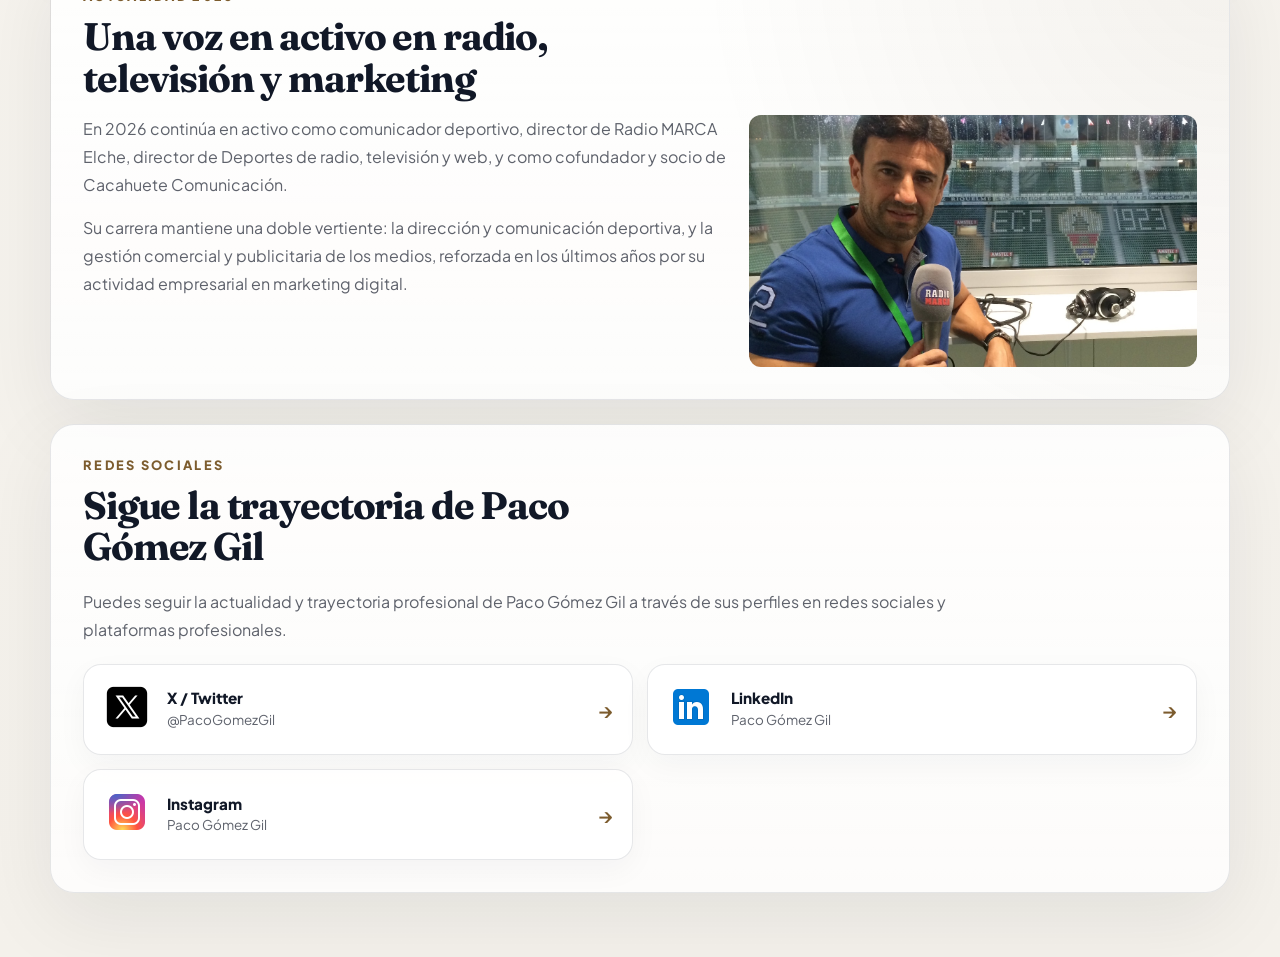
==== commit 660b2662: "feat: add social media section" ====
--- a/index.html
+++ b/index.html
@@ -433,6 +433,81 @@
           </div>
         </figure>
       </section>
+
+      <!-- PRESENCIA DIGITAL -->
+      <section
+        class="panel"
+        id="redes"
+        aria-labelledby="redes-title"
+      >
+        <div class="panel__header">
+          <p class="eyebrow">Redes Sociales</p>
+
+          <h2 id="redes-title">
+            Sigue la trayectoria de Paco Gómez Gil
+          </h2>
+        </div>
+
+        <div class="prose">
+          <p>
+            Puedes seguir la actualidad y trayectoria profesional de Paco Gómez
+            Gil a través de sus perfiles en redes sociales y plataformas
+            profesionales.
+          </p>
+        </div>
+
+        <div class="social-grid">
+          <a
+            class="social-card"
+            href="https://twitter.com/PacoGomezGil"
+            target="_blank"
+            rel="noopener noreferrer"
+            aria-label="Perfil de Paco Gómez Gil en X"
+          >
+            <span><img src="images/icons8-twitterx-48.png" alt=""></span>
+
+            <span class="social-card__content">
+              <strong>X / Twitter</strong>
+              <span>@PacoGomezGil</span>
+            </span>
+
+            <span class="social-card__arrow" aria-hidden="true">→</span>
+          </a>
+
+          <a
+            class="social-card"
+            href="https://www.linkedin.com/in/paco-gómez-gil-591129b5"
+            target="_blank"
+            rel="noopener noreferrer"
+            aria-label="Perfil profesional de Paco Gómez Gil en LinkedIn"
+          >
+            <span><img src="images/icons8-linkedin-48.png" alt=""></span>
+
+            <span class="social-card__content">
+              <strong>LinkedIn</strong>
+              <span>Paco Gómez Gil</span>
+            </span>
+
+            <span class="social-card__arrow" aria-hidden="true">→</span>
+          </a>
+          <a
+            class="social-card"
+            href="https://www.instagram.com/pacogomez_periodista/"
+            target="_blank"
+            rel="noopener noreferrer"
+            aria-label="Perfil profesional de Paco Gómez Gil en instagram"
+          >
+            <span><img src="images/icons8-instagram-48.png" alt=""></span>
+
+            <span class="social-card__content">
+              <strong>Instagram</strong>
+              <span>Paco Gómez Gil</span>
+            </span>
+
+            <span class="social-card__arrow" aria-hidden="true">→</span>
+          </a>
+        </div>
+      </section>
     </main>
   </body>
 </html>
--- a/styles.css
+++ b/styles.css
@@ -523,4 +523,113 @@
   h1 {
     max-width: 11ch;
   }
+}
+
+.social-grid {
+  display: grid;
+  grid-template-columns: repeat(2, minmax(0, 1fr));
+  gap: 0.9rem;
+  margin-top: 1.25rem;
+}
+
+.social-card {
+  position: relative;
+  display: grid;
+  grid-template-columns: auto minmax(0, 1fr) auto;
+  align-items: center;
+  gap: 1rem;
+  min-width: 0;
+  padding: 1.15rem 1.2rem;
+  border: 1px solid var(--line);
+  border-radius: 18px;
+  background: var(--surface);
+  color: var(--text);
+  text-decoration: none;
+  box-shadow: 0 10px 30px rgba(17, 24, 39, 0.04);
+  transition:
+    transform 180ms ease,
+    border-color 180ms ease,
+    background 180ms ease,
+    box-shadow 180ms ease;
+}
+
+.social-card:hover {
+  transform: translateY(-3px);
+  border-color: rgba(124, 92, 46, 0.25);
+  background: var(--surface-strong);
+  box-shadow: 0 16px 40px rgba(17, 24, 39, 0.08);
+}
+
+.social-card:focus-visible {
+  outline: 2px solid var(--accent);
+  outline-offset: 3px;
+}
+
+.social-card__icon {
+  display: grid;
+  place-items: center;
+  width: 46px;
+  height: 46px;
+  flex-shrink: 0;
+  border: 1px solid rgba(124, 92, 46, 0.18);
+  border-radius: 14px;
+  background: var(--accent-soft);
+  color: var(--accent);
+  font-size: 1.2rem;
+  font-weight: 800;
+  line-height: 1;
+}
+
+.social-card__content {
+  display: grid;
+  gap: 0.2rem;
+  min-width: 0;
+}
+
+.social-card__content strong {
+  font-size: 0.95rem;
+  font-weight: 800;
+  line-height: 1.3;
+}
+
+.social-card__content span {
+  overflow: hidden;
+  color: var(--muted);
+  font-size: 0.84rem;
+  line-height: 1.4;
+  text-overflow: ellipsis;
+  white-space: nowrap;
+}
+
+.social-card__arrow {
+  color: var(--accent);
+  font-size: 1.25rem;
+  font-weight: 600;
+  transition: transform 180ms ease;
+}
+
+.social-card:hover .social-card__arrow {
+  transform: translateX(4px);
+}
+
+@media (max-width: 720px) {
+  .social-grid {
+    grid-template-columns: 1fr;
+  }
+
+  .social-card {
+    padding: 1rem;
+  }
+}
+
+@media (max-width: 480px) {
+  .social-card {
+    gap: 0.8rem;
+  }
+
+  .social-card__icon {
+    width: 42px;
+    height: 42px;
+    border-radius: 12px;
+  }
 }
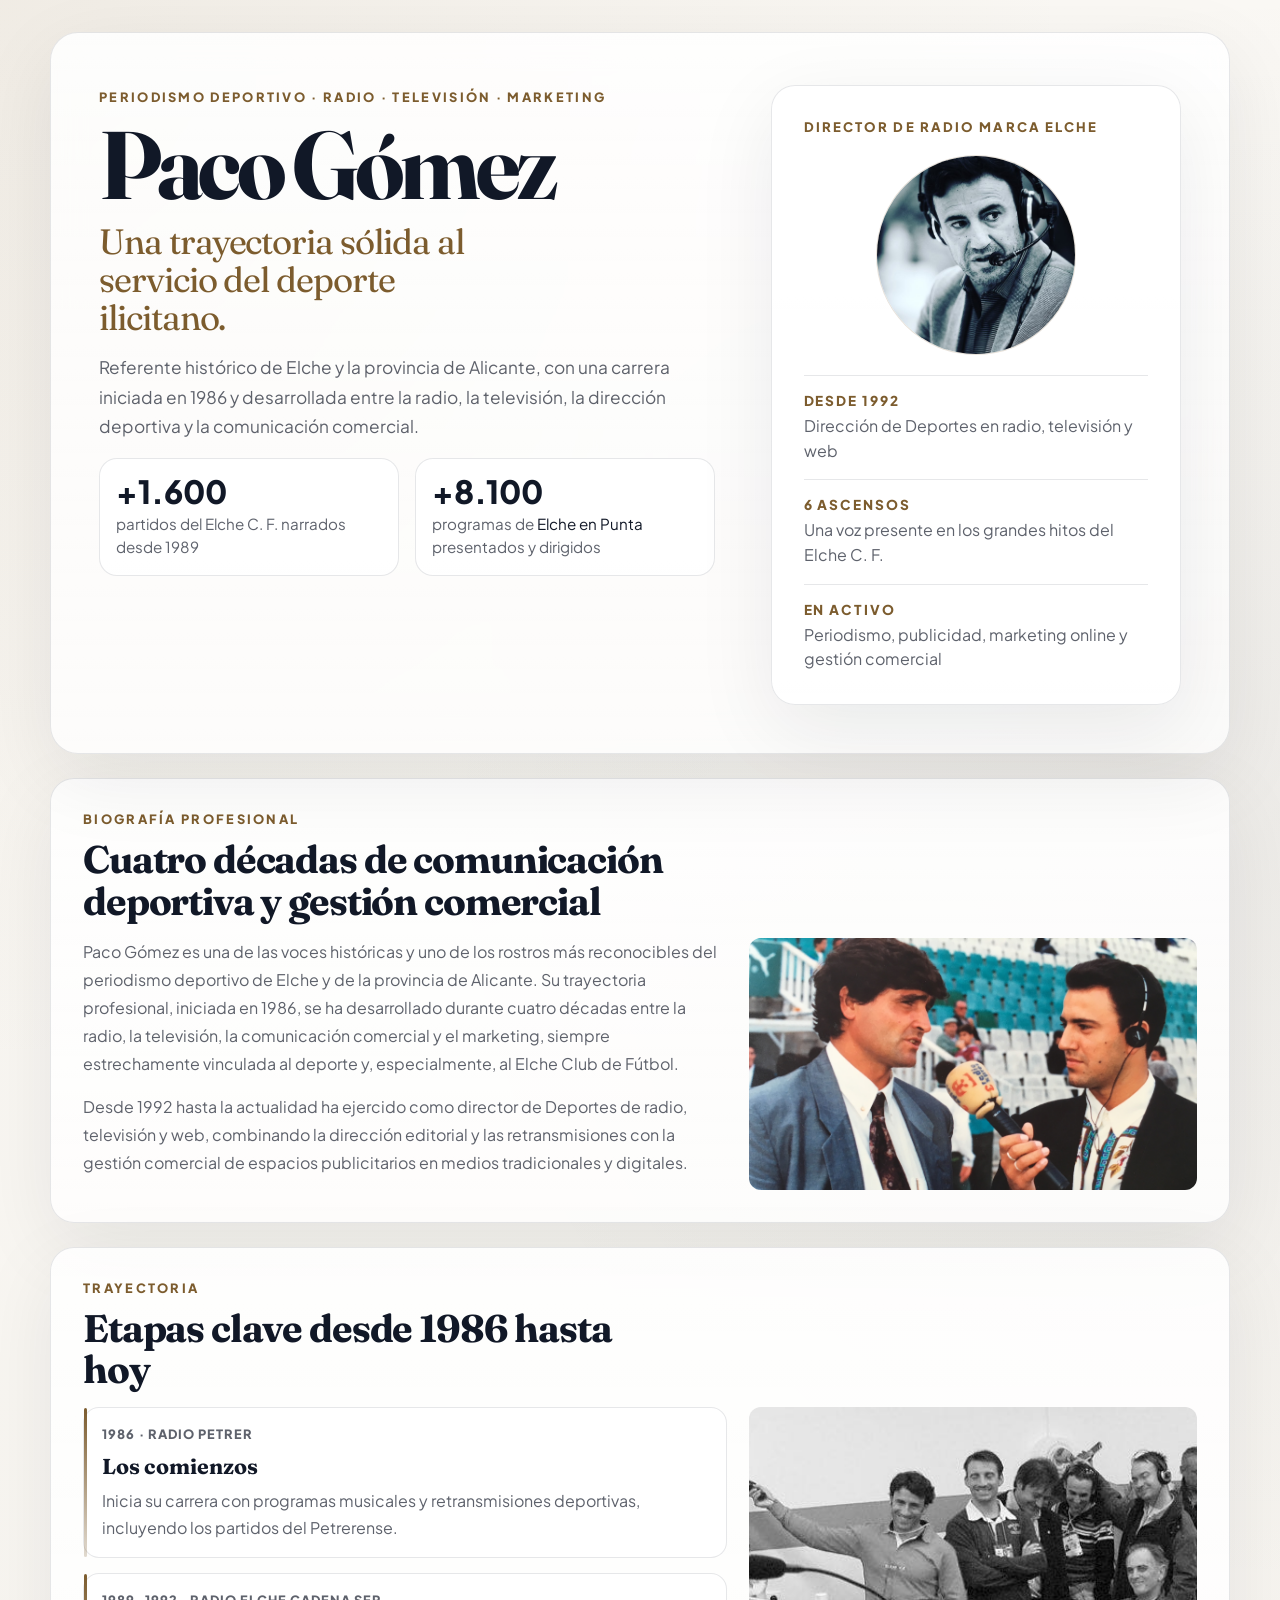
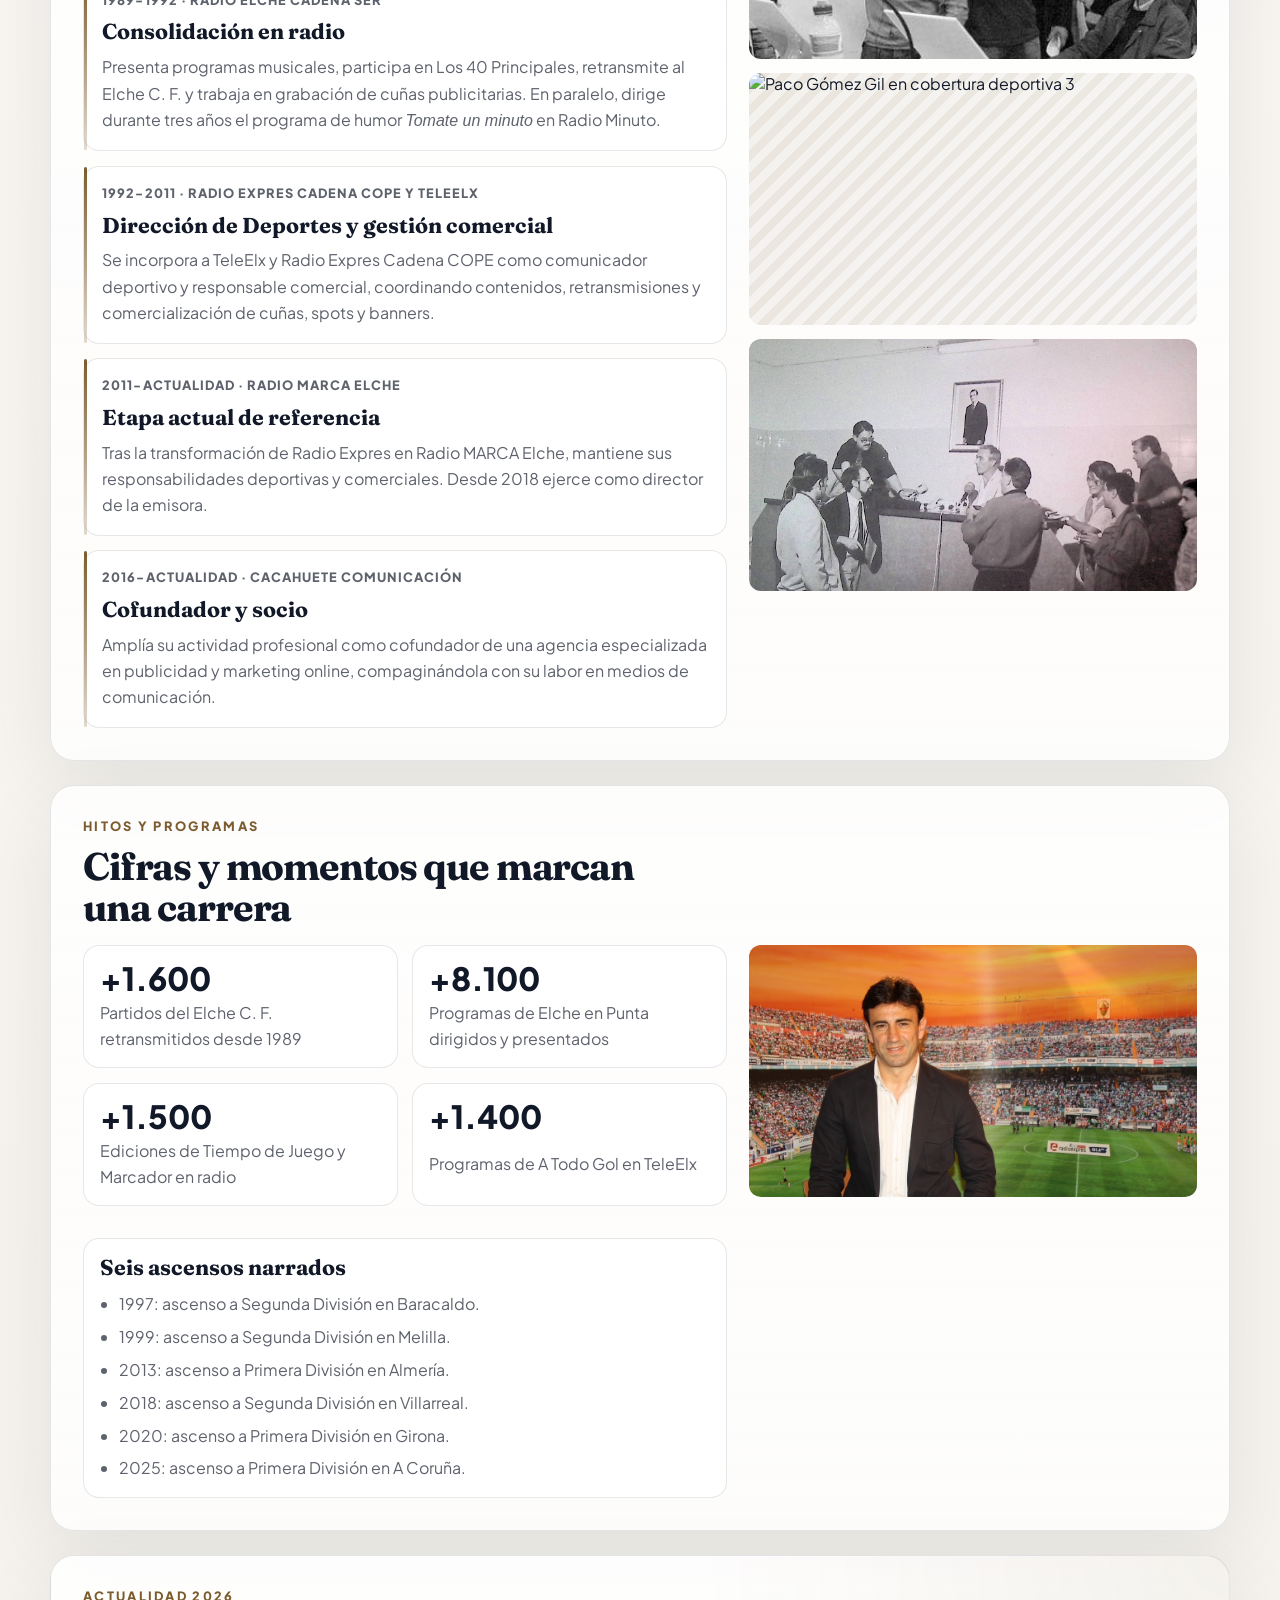
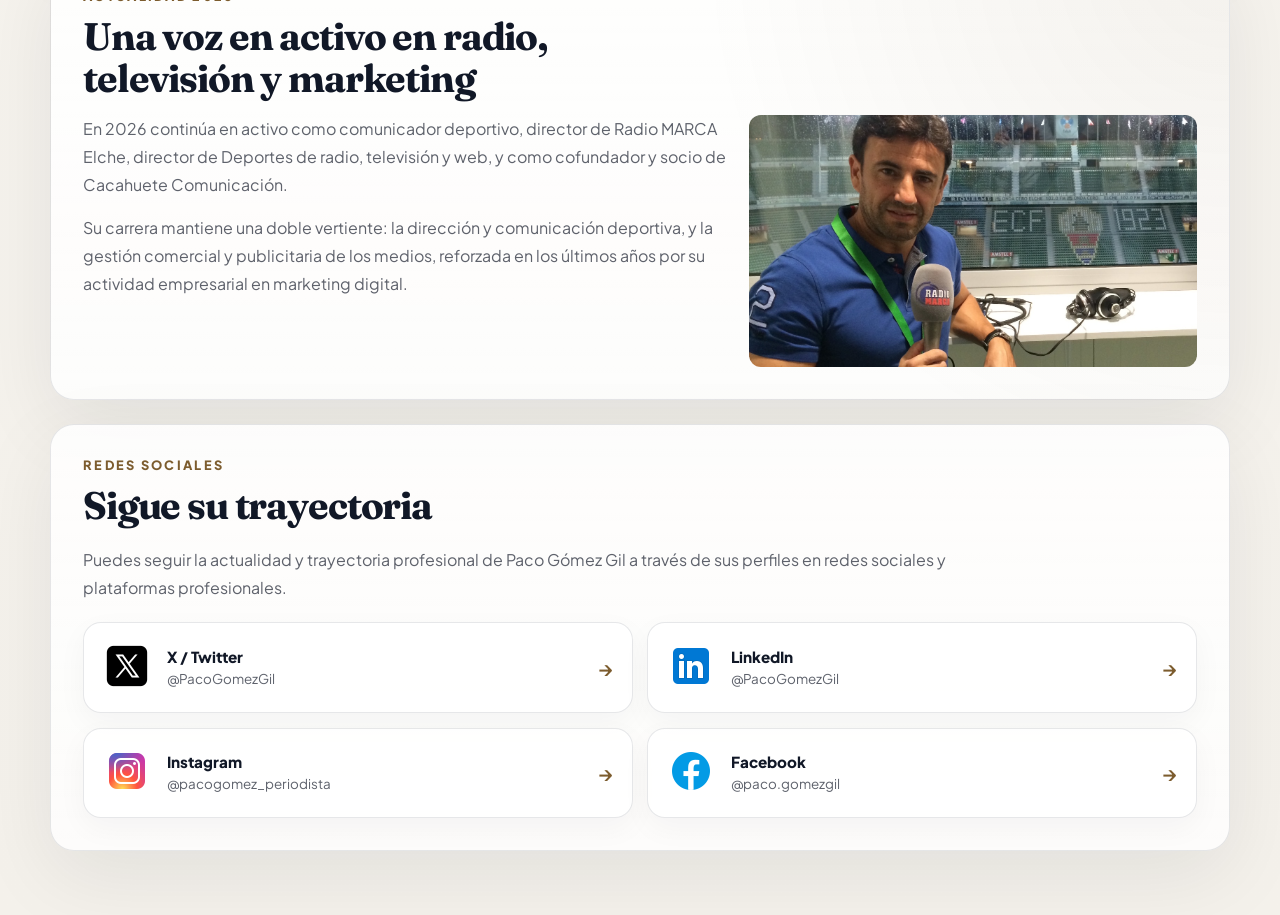
==== commit a329b37e: "feat: add fb section" ====
--- a/index.html
+++ b/index.html
@@ -444,7 +444,7 @@
           <p class="eyebrow">Redes Sociales</p>
 
           <h2 id="redes-title">
-            Sigue la trayectoria de Paco Gómez Gil
+            Sigue su trayectoria
           </h2>
         </div>
 
@@ -485,7 +485,7 @@
 
             <span class="social-card__content">
               <strong>LinkedIn</strong>
-              <span>Paco Gómez Gil</span>
+              <span>@PacoGomezGil</span>
             </span>
 
             <span class="social-card__arrow" aria-hidden="true">→</span>
@@ -501,7 +501,23 @@
 
             <span class="social-card__content">
               <strong>Instagram</strong>
-              <span>Paco Gómez Gil</span>
+              <span>@pacogomez_periodista</span>
+            </span>
+
+            <span class="social-card__arrow" aria-hidden="true">→</span>
+          </a>
+          <a
+            class="social-card"
+            href="https://www.facebook.com/paco.gomezgil/?locale=es_ES"
+            target="_blank"
+            rel="noopener noreferrer"
+            aria-label="Perfil profesional de Paco Gómez Gil en facebook"
+          >
+            <span><img src="images/icons8-facebook-nuevo-48.png" alt=""></span>
+
+            <span class="social-card__content">
+              <strong>Facebook</strong>
+              <span>@paco.gomezgil</span>
             </span>
 
             <span class="social-card__arrow" aria-hidden="true">→</span>
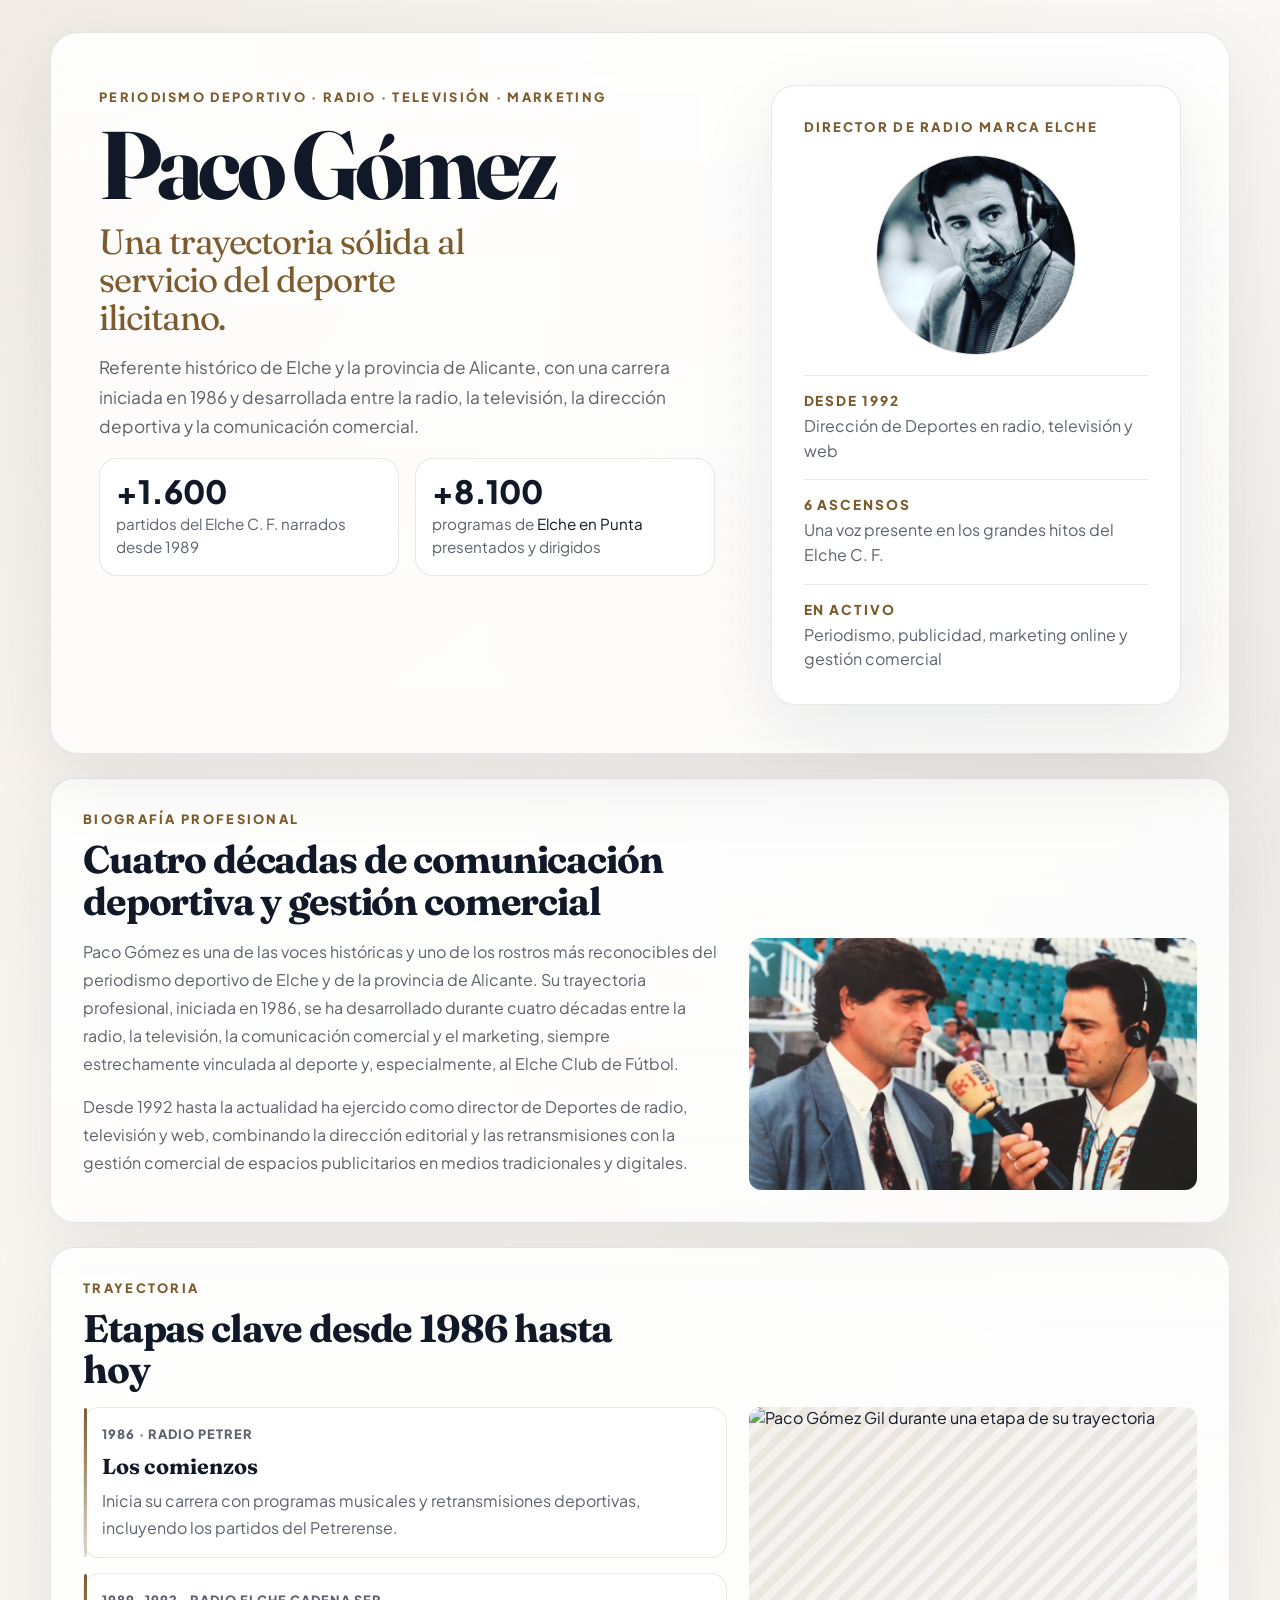
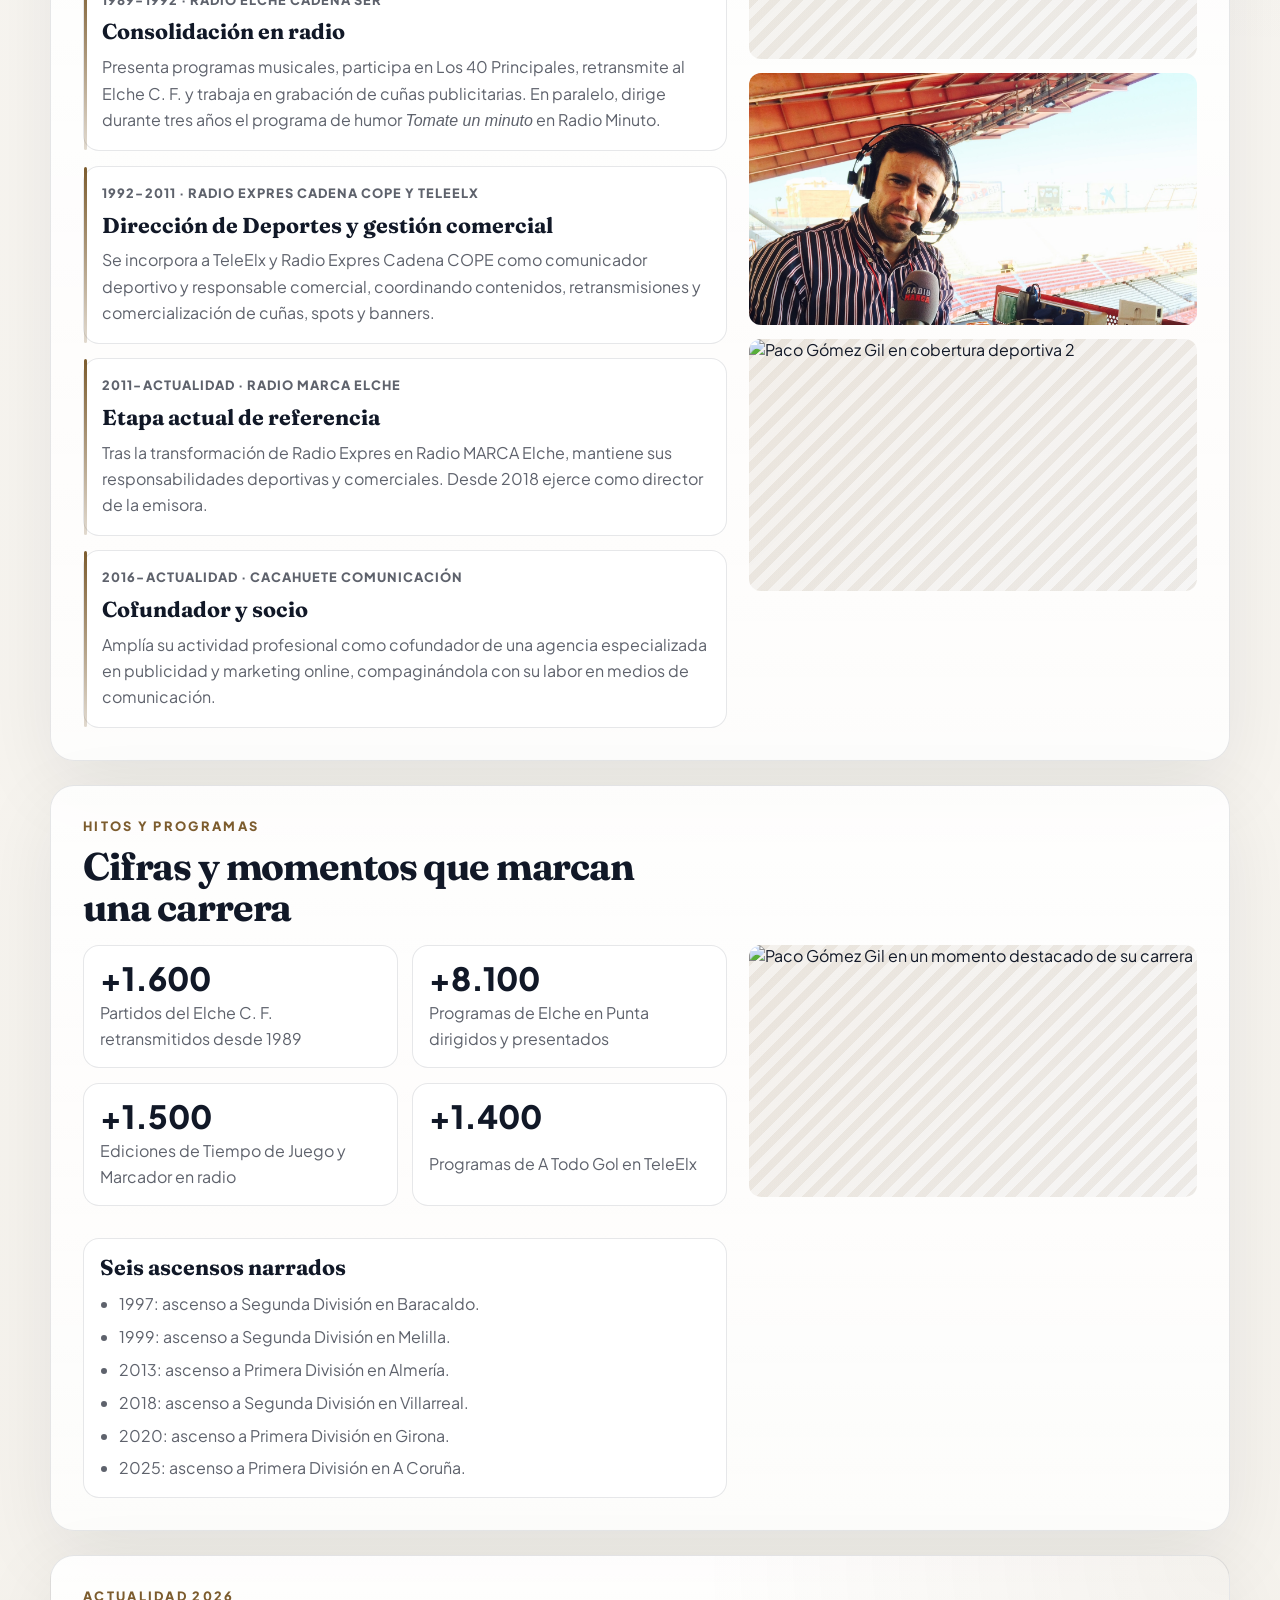
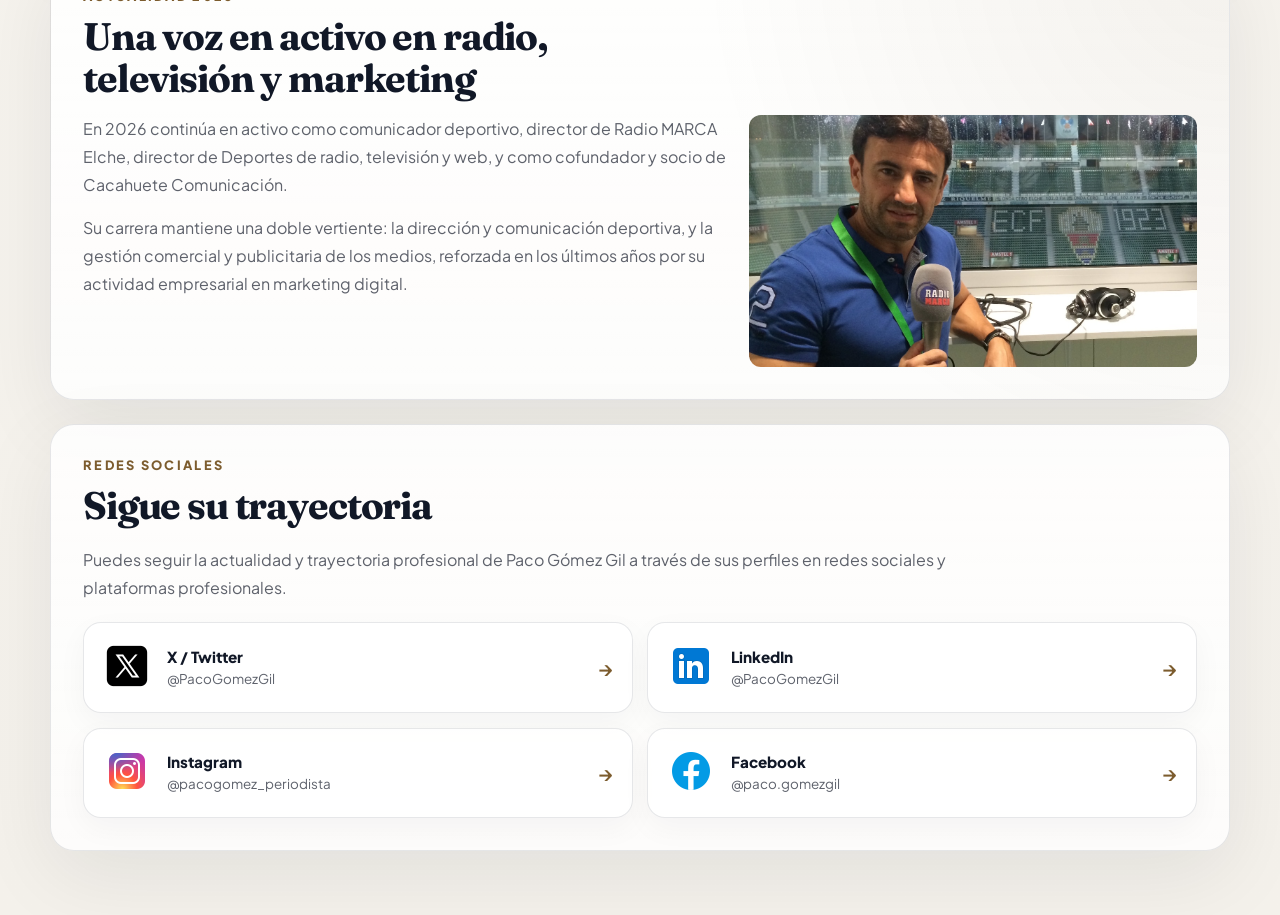
==== commit 04beb69f: "fix: jpg images" ====
--- a/index.html
+++ b/index.html
@@ -295,7 +295,7 @@
           <figure class="section-media">
             <div class="section-media__placeholder">
               <img
-                src="images/etapa1.JPG"
+                src="images/etapa1.jpg"
                 alt="Paco Gómez Gil durante una etapa de su trayectoria"
                 loading="lazy"
               />
@@ -305,7 +305,7 @@
           <figure class="section-media">
             <div class="section-media__placeholder">
               <img
-                src="images/etapa3.JPG"
+                src="images/etapa3.jpg"
                 alt="Paco Gómez Gil en cobertura deportiva 3"
                 loading="lazy"
               />
@@ -315,7 +315,7 @@
           <figure class="section-media">
             <div class="section-media__placeholder">
               <img
-                src="images/etapa2.JPG"
+                src="images/etapa2.jpg"
                 alt="Paco Gómez Gil en cobertura deportiva 2"
                 loading="lazy"
               />
@@ -387,7 +387,7 @@
           <figure class="section-media">
             <div class="section-media__placeholder">
               <img
-                src="images/cifrasMomentos.JPG"
+                src="images/cifrasMomentos.jpg"
                 alt="Paco Gómez Gil en un momento destacado de su carrera"
                 loading="lazy"
               />
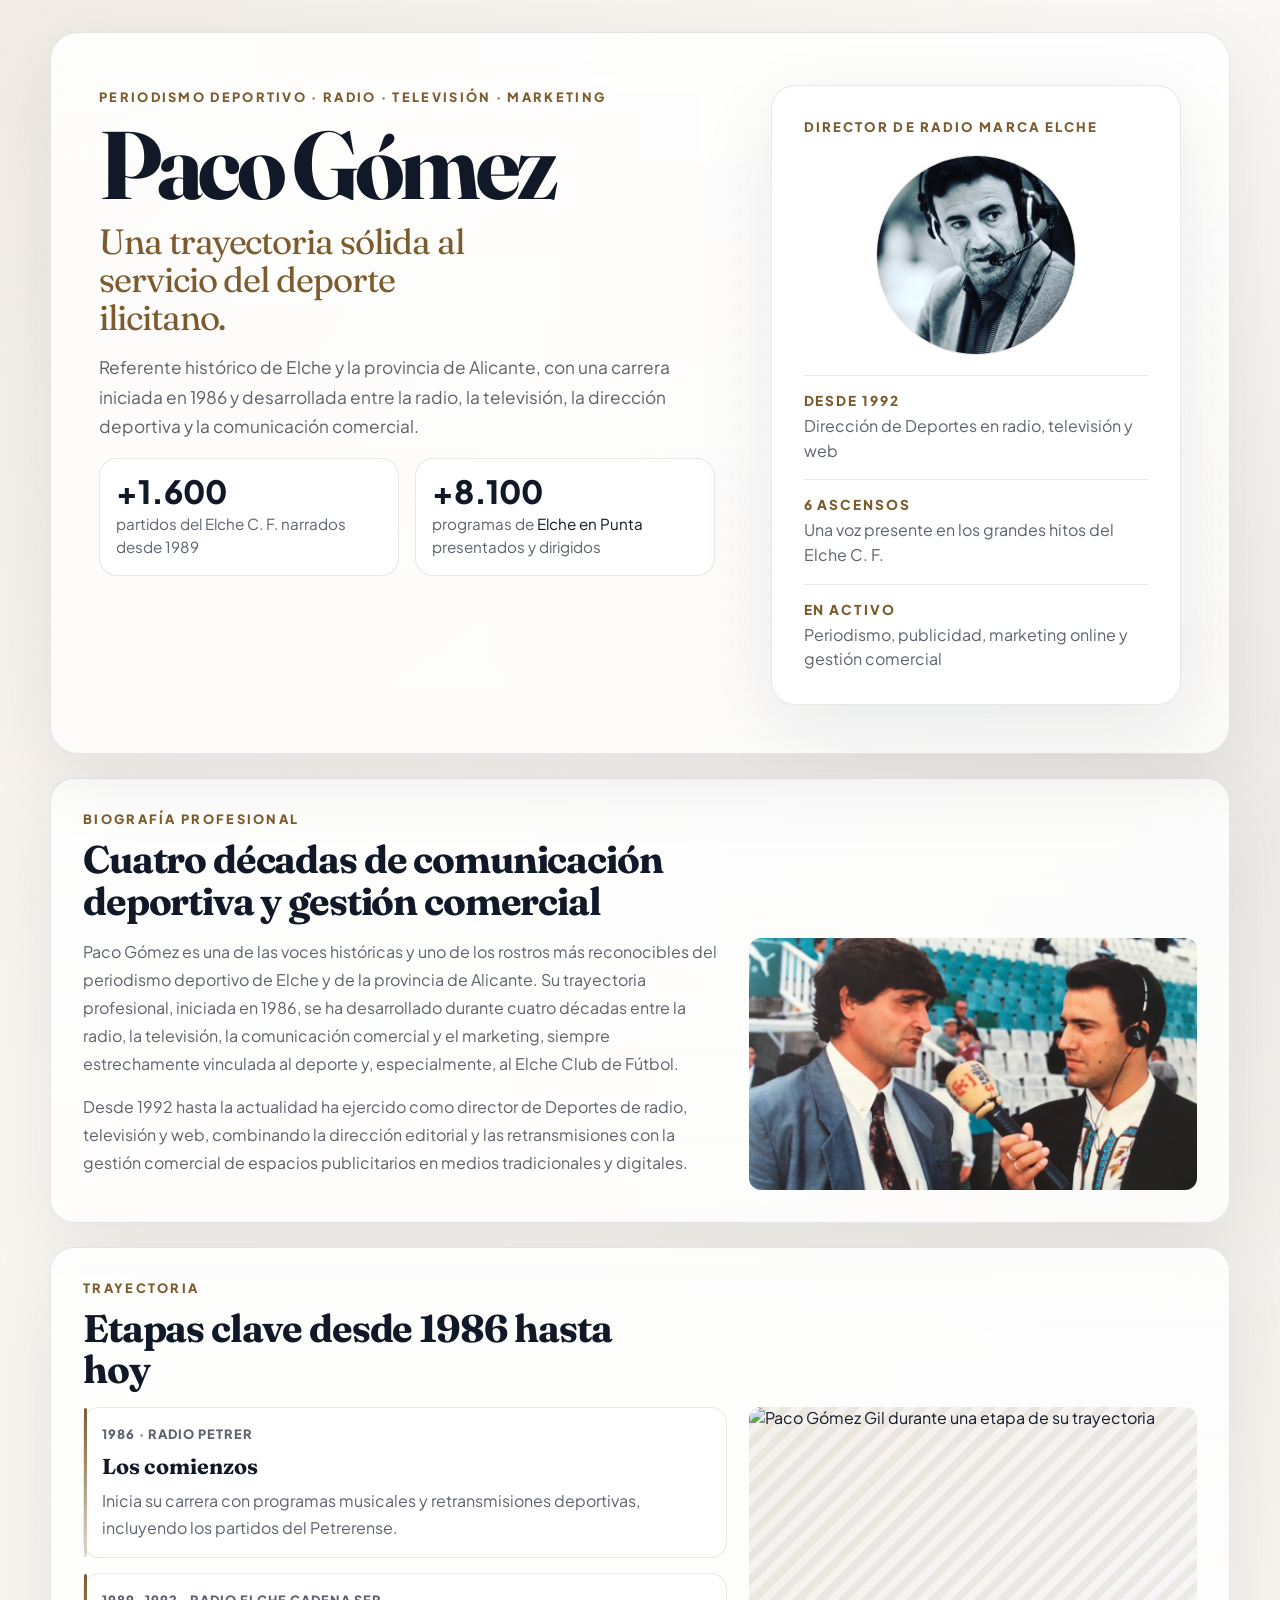
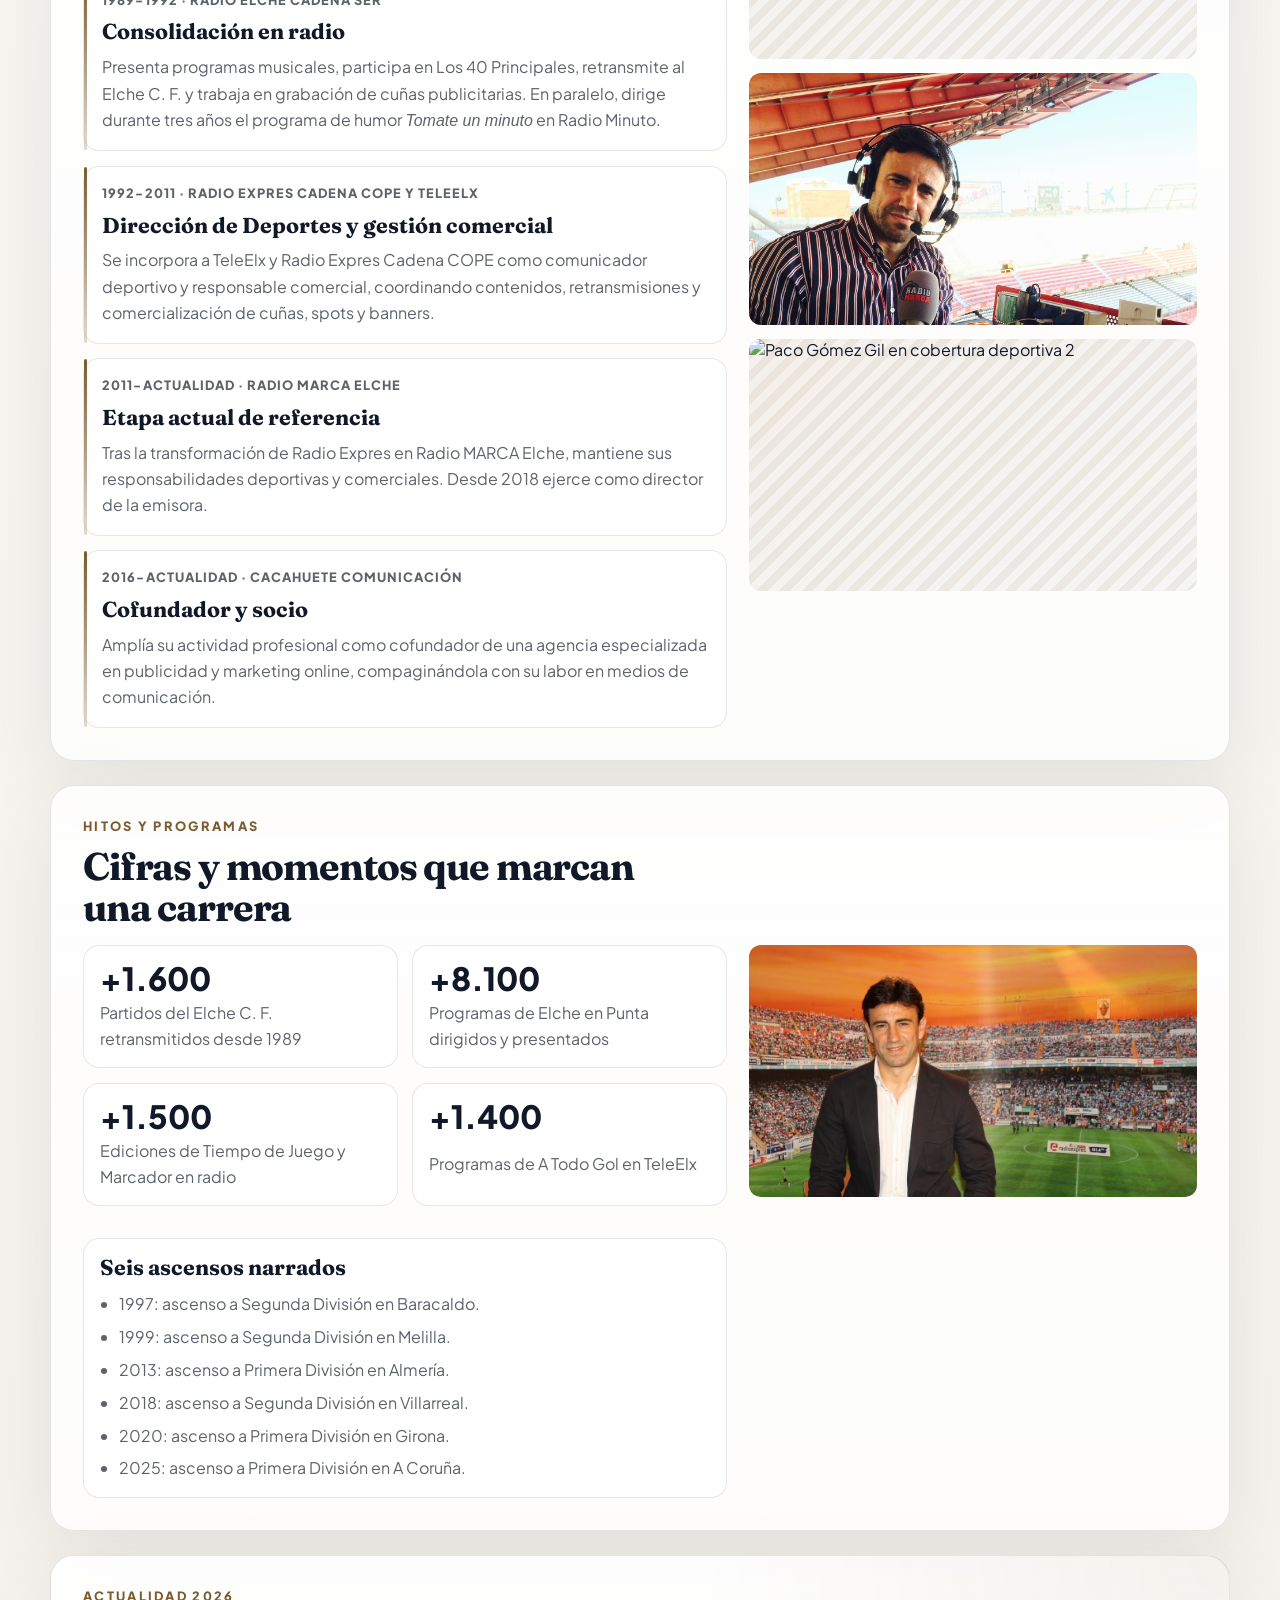
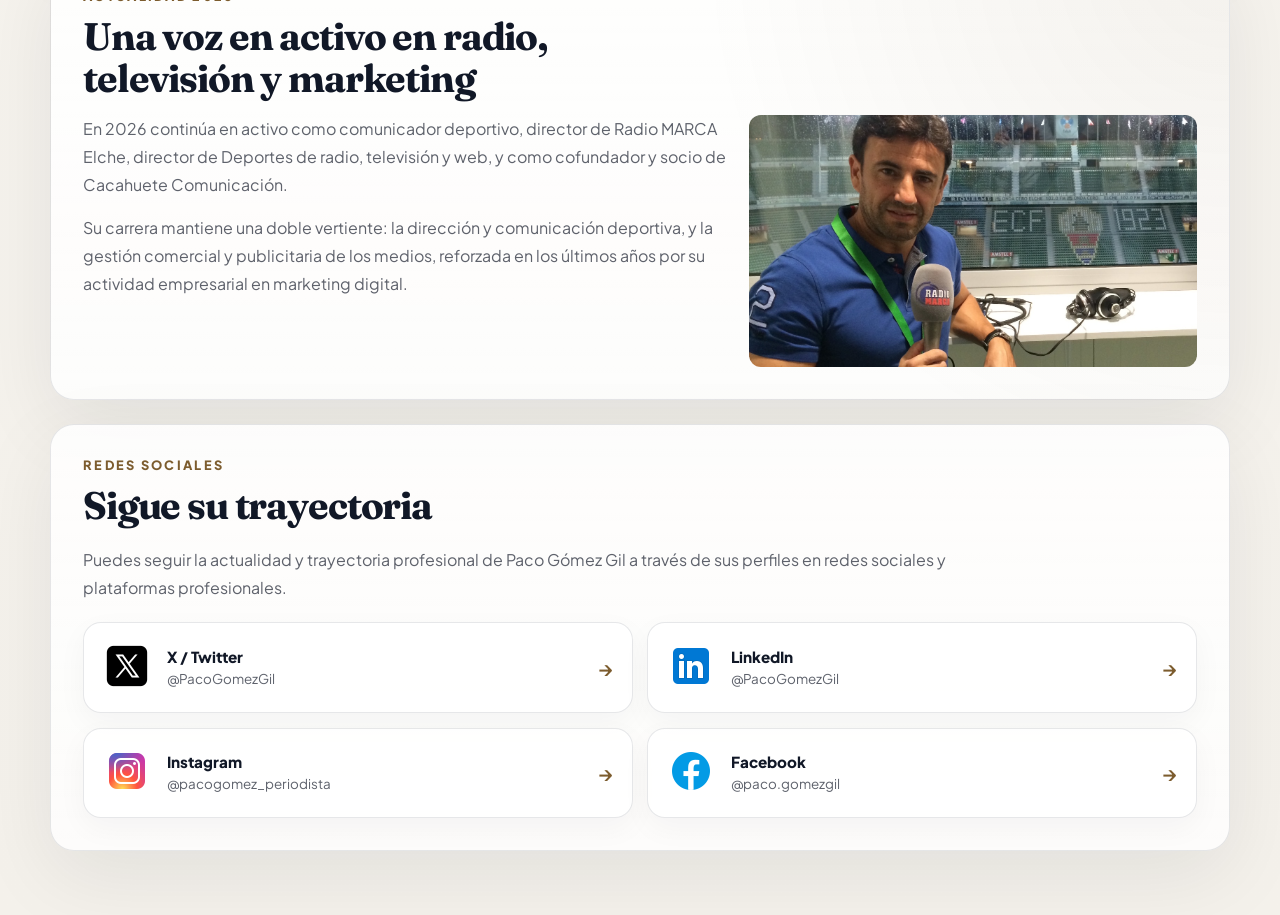
==== commit b17e50ef: "fix: normalize image names" ====
--- a/index.html
+++ b/index.html
@@ -29,7 +29,7 @@
 
     <meta
       property="og:image"
-      content="https://pacogomezgil.es/images/fotoPortada.jpeg"
+      content="https://pacogomezgil.es/images/foto-portada.jpeg"
     />
 
     <meta property="og:site_name" content="Biografía de Paco Gómez Gil" />
@@ -44,7 +44,7 @@
 
     <meta
       name="twitter:image"
-      content="https://pacogomezgil.es/images/fotoPortada.jpeg"
+      content="https://pacogomezgil.es/images/foto-portada.jpeg"
     />
 
     <title>Biografía de Paco Gómez Gil</title>
@@ -66,7 +66,7 @@
         "name": "Paco Gómez Gil",
         "jobTitle": "Periodista deportivo",
         "description": "Periodista deportivo en Elche con trayectoria en radio, televisión, dirección de deportes y marketing digital.",
-        "image": "https://pacogomezgil.es/images/fotoPortada.jpeg",
+        "image": "https://pacogomezgil.es/images/foto-portada.jpeg",
         "worksFor": {
           "@type": "Organization",
           "name": "Radio MARCA Elche"
@@ -128,7 +128,7 @@
 
             <img
               class="profile-card__mark"
-              src="images/fotoPortada.jpeg"
+              src="images/foto-portada.jpeg"
               alt="Paco Gómez Gil, periodista deportivo en Elche"
               width="200"
               height="200"
@@ -196,7 +196,7 @@
         <figure class="section-media">
           <div class="section-media__placeholder">
             <img
-              src="images/fotoBiografia.jpg"
+              src="images/foto-biografia.jpg"
               alt="Paco Gómez Gil en los estudios de radio"
             />
           </div>
@@ -387,7 +387,7 @@
           <figure class="section-media">
             <div class="section-media__placeholder">
               <img
-                src="images/cifrasMomentos.jpg"
+                src="images/cifras-momentos.jpg"
                 alt="Paco Gómez Gil en un momento destacado de su carrera"
                 loading="lazy"
               />
@@ -427,7 +427,7 @@
         <figure class="section-media">
           <div class="section-media__placeholder">
             <img
-              src="images/actualidadActivo.jpg"
+              src="images/actualidad-activo.jpg"
               alt="Paco Gómez Gil en los estudios de radio"
             />
           </div>
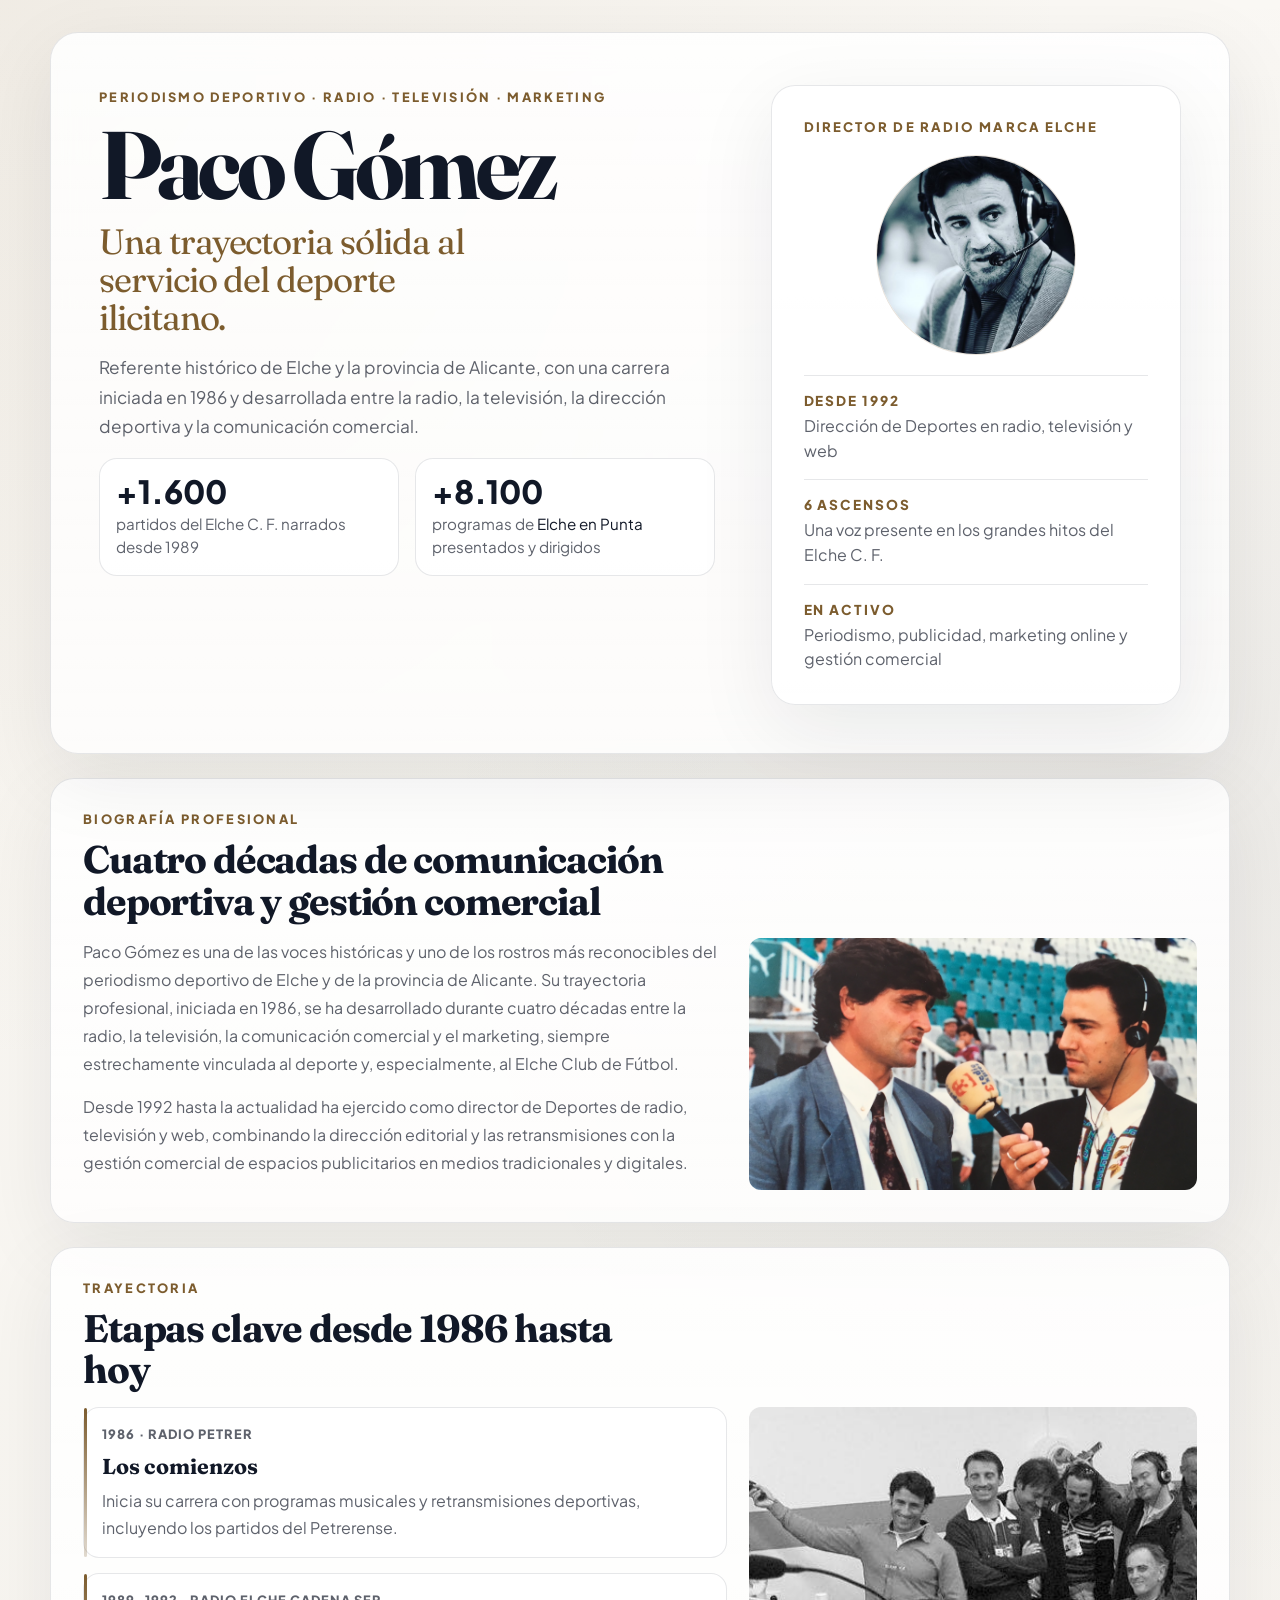
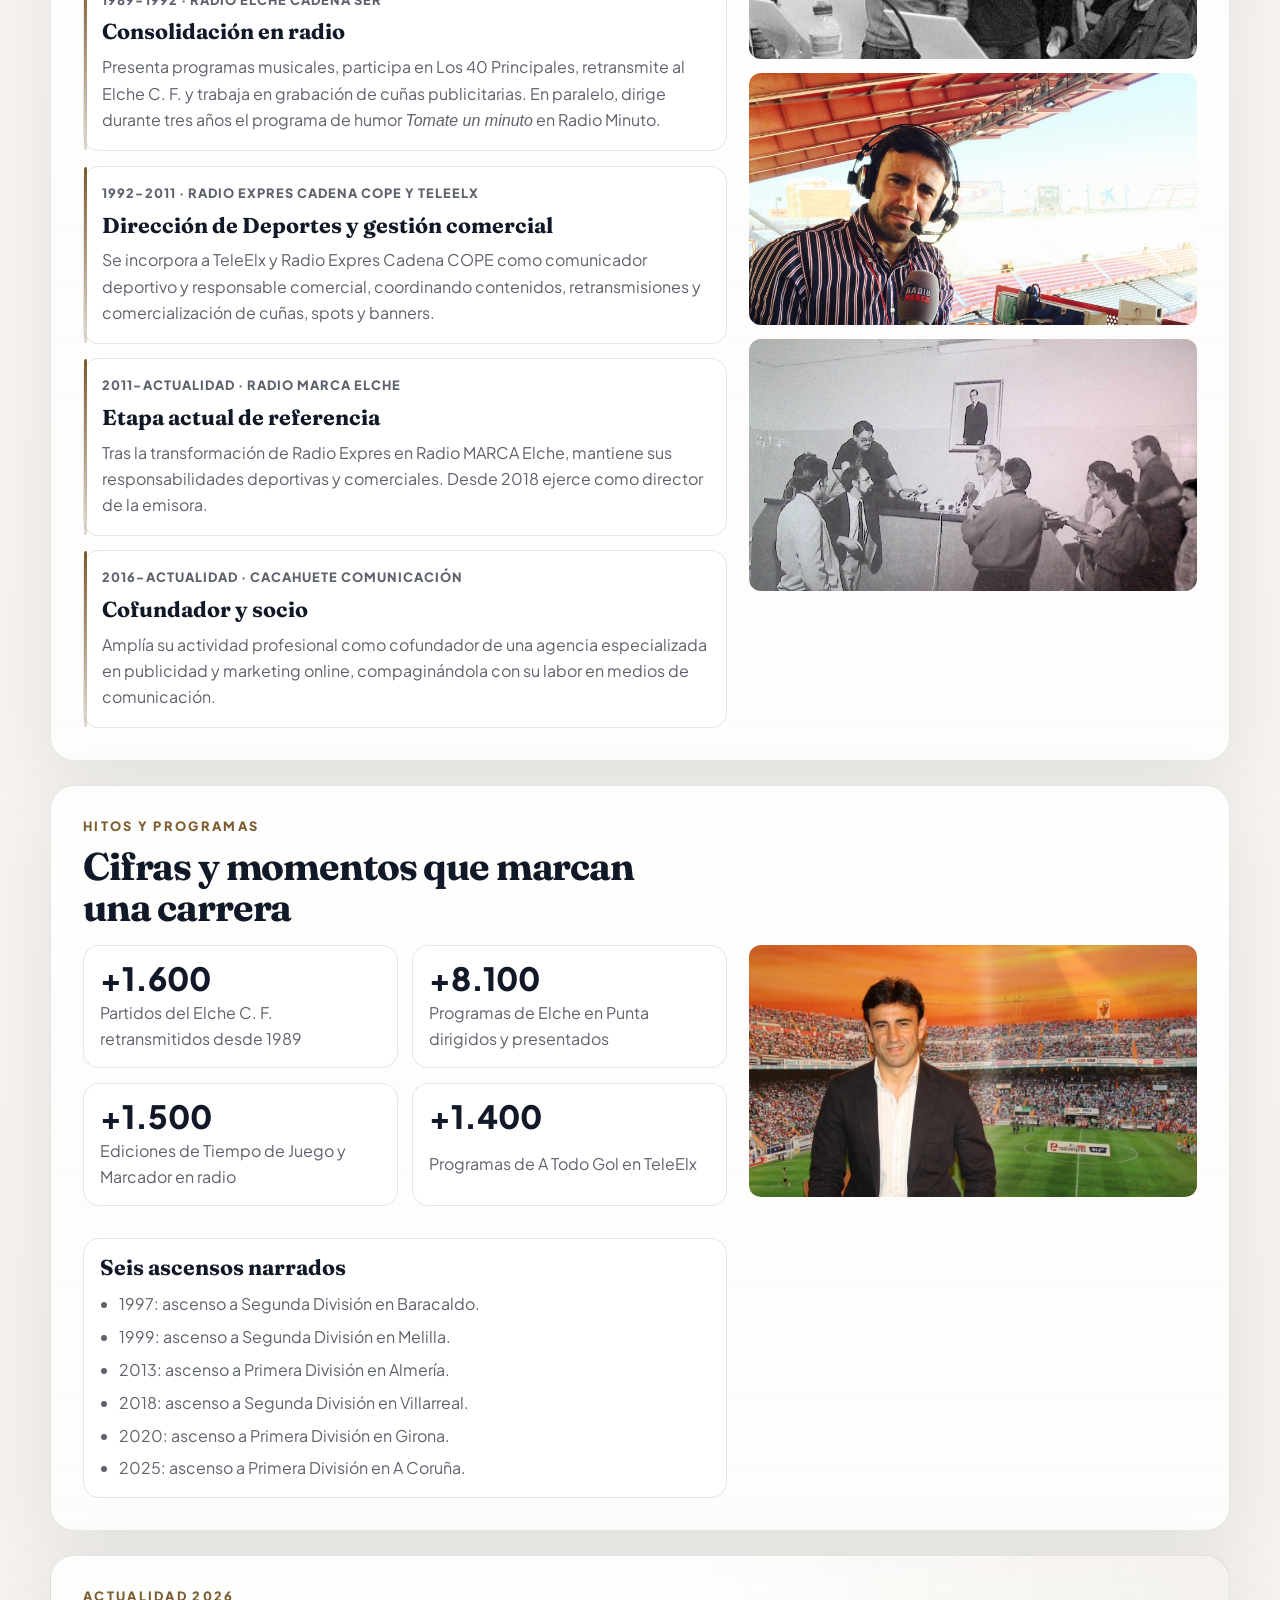
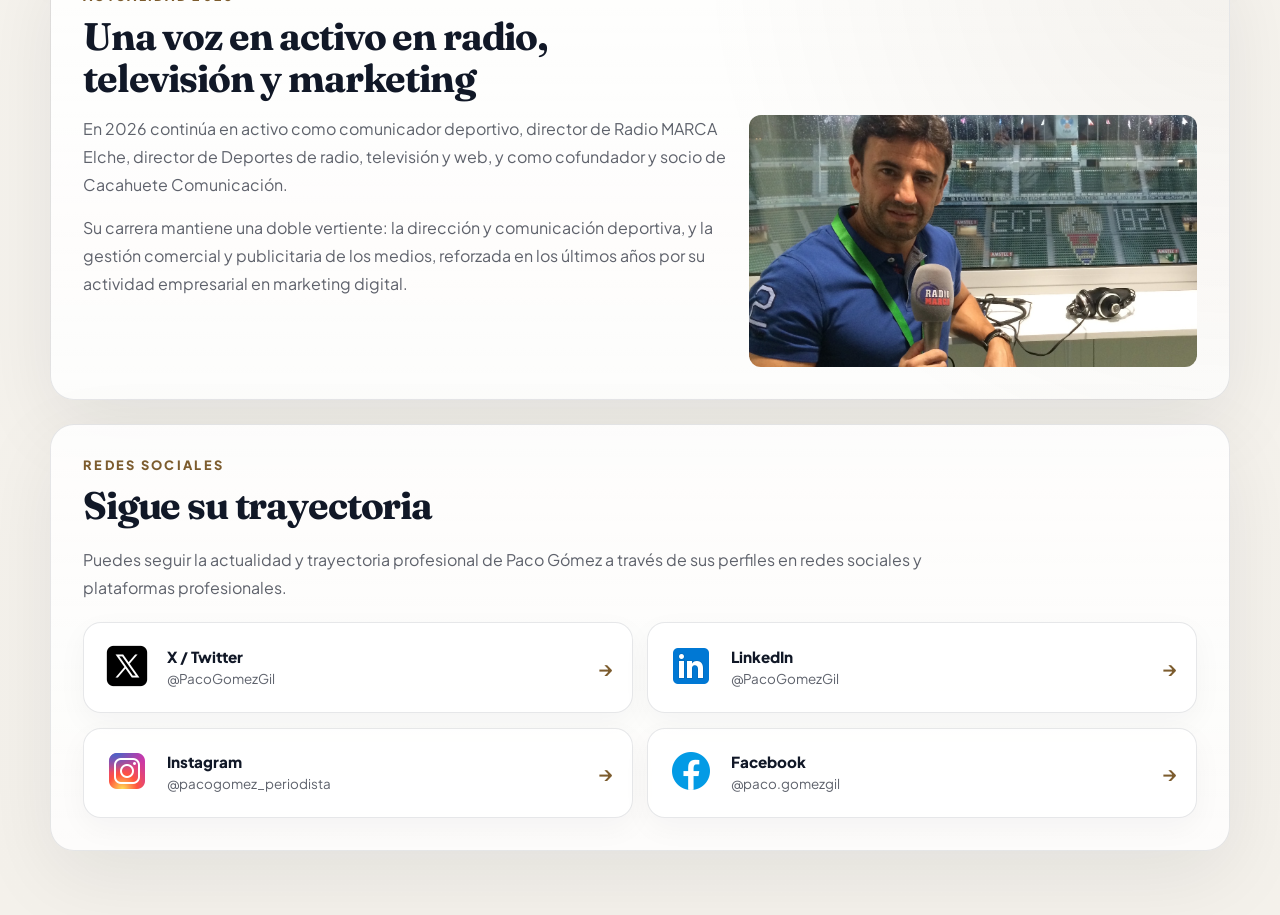
==== commit e26d31a8: "fix: n image" ====
--- a/index.html
+++ b/index.html
@@ -295,7 +295,7 @@
           <figure class="section-media">
             <div class="section-media__placeholder">
               <img
-                src="images/etapa1.jpg"
+                src="images/etapa-1.jpg"
                 alt="Paco Gómez Gil durante una etapa de su trayectoria"
                 loading="lazy"
               />
@@ -305,7 +305,7 @@
           <figure class="section-media">
             <div class="section-media__placeholder">
               <img
-                src="images/etapa3.jpg"
+                src="images/etapa-3.jpg"
                 alt="Paco Gómez Gil en cobertura deportiva 3"
                 loading="lazy"
               />
@@ -315,7 +315,7 @@
           <figure class="section-media">
             <div class="section-media__placeholder">
               <img
-                src="images/etapa2.jpg"
+                src="images/etapa-2.jpg"
                 alt="Paco Gómez Gil en cobertura deportiva 2"
                 loading="lazy"
               />
@@ -450,9 +450,7 @@
 
         <div class="prose">
           <p>
-            Puedes seguir la actualidad y trayectoria profesional de Paco Gómez
-            Gil a través de sus perfiles en redes sociales y plataformas
-            profesionales.
+            Puedes seguir la actualidad y trayectoria profesional de Paco Gómez a través de sus perfiles en redes sociales y plataformas profesionales.
           </p>
         </div>
 
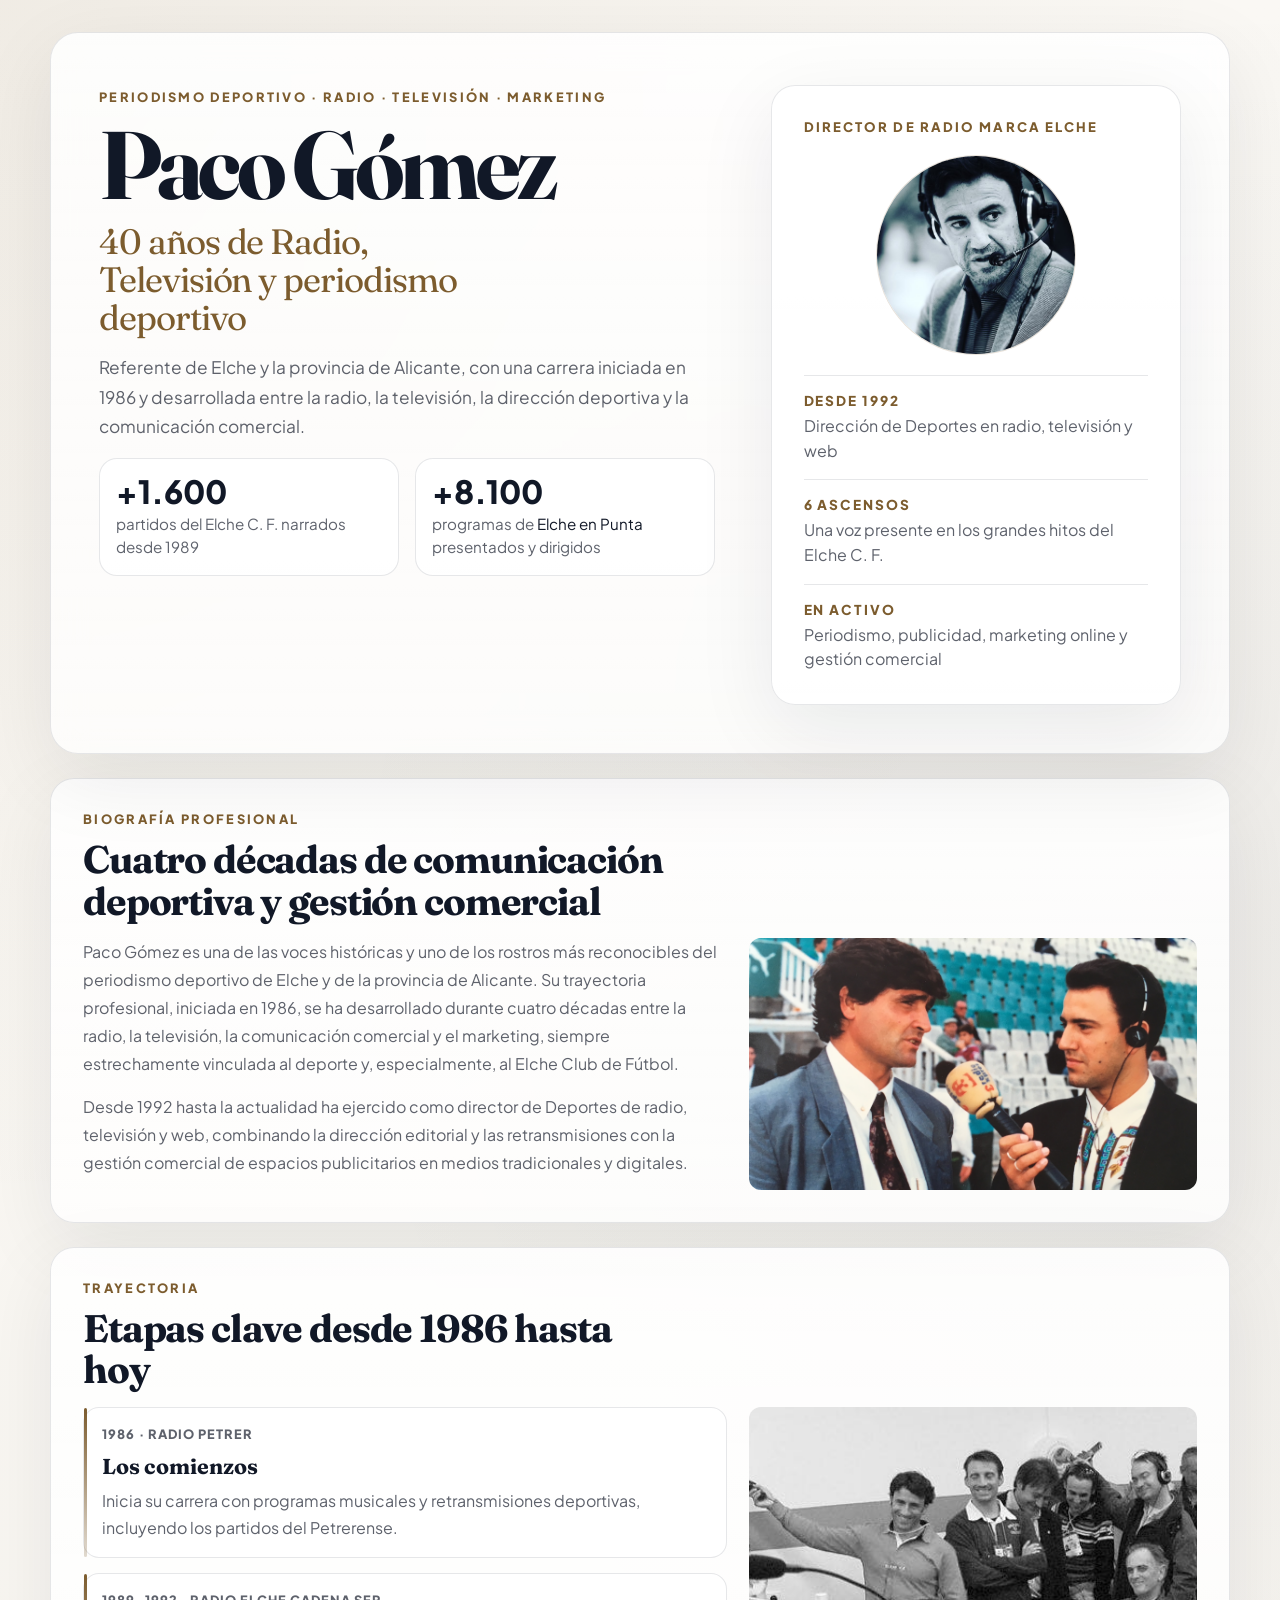
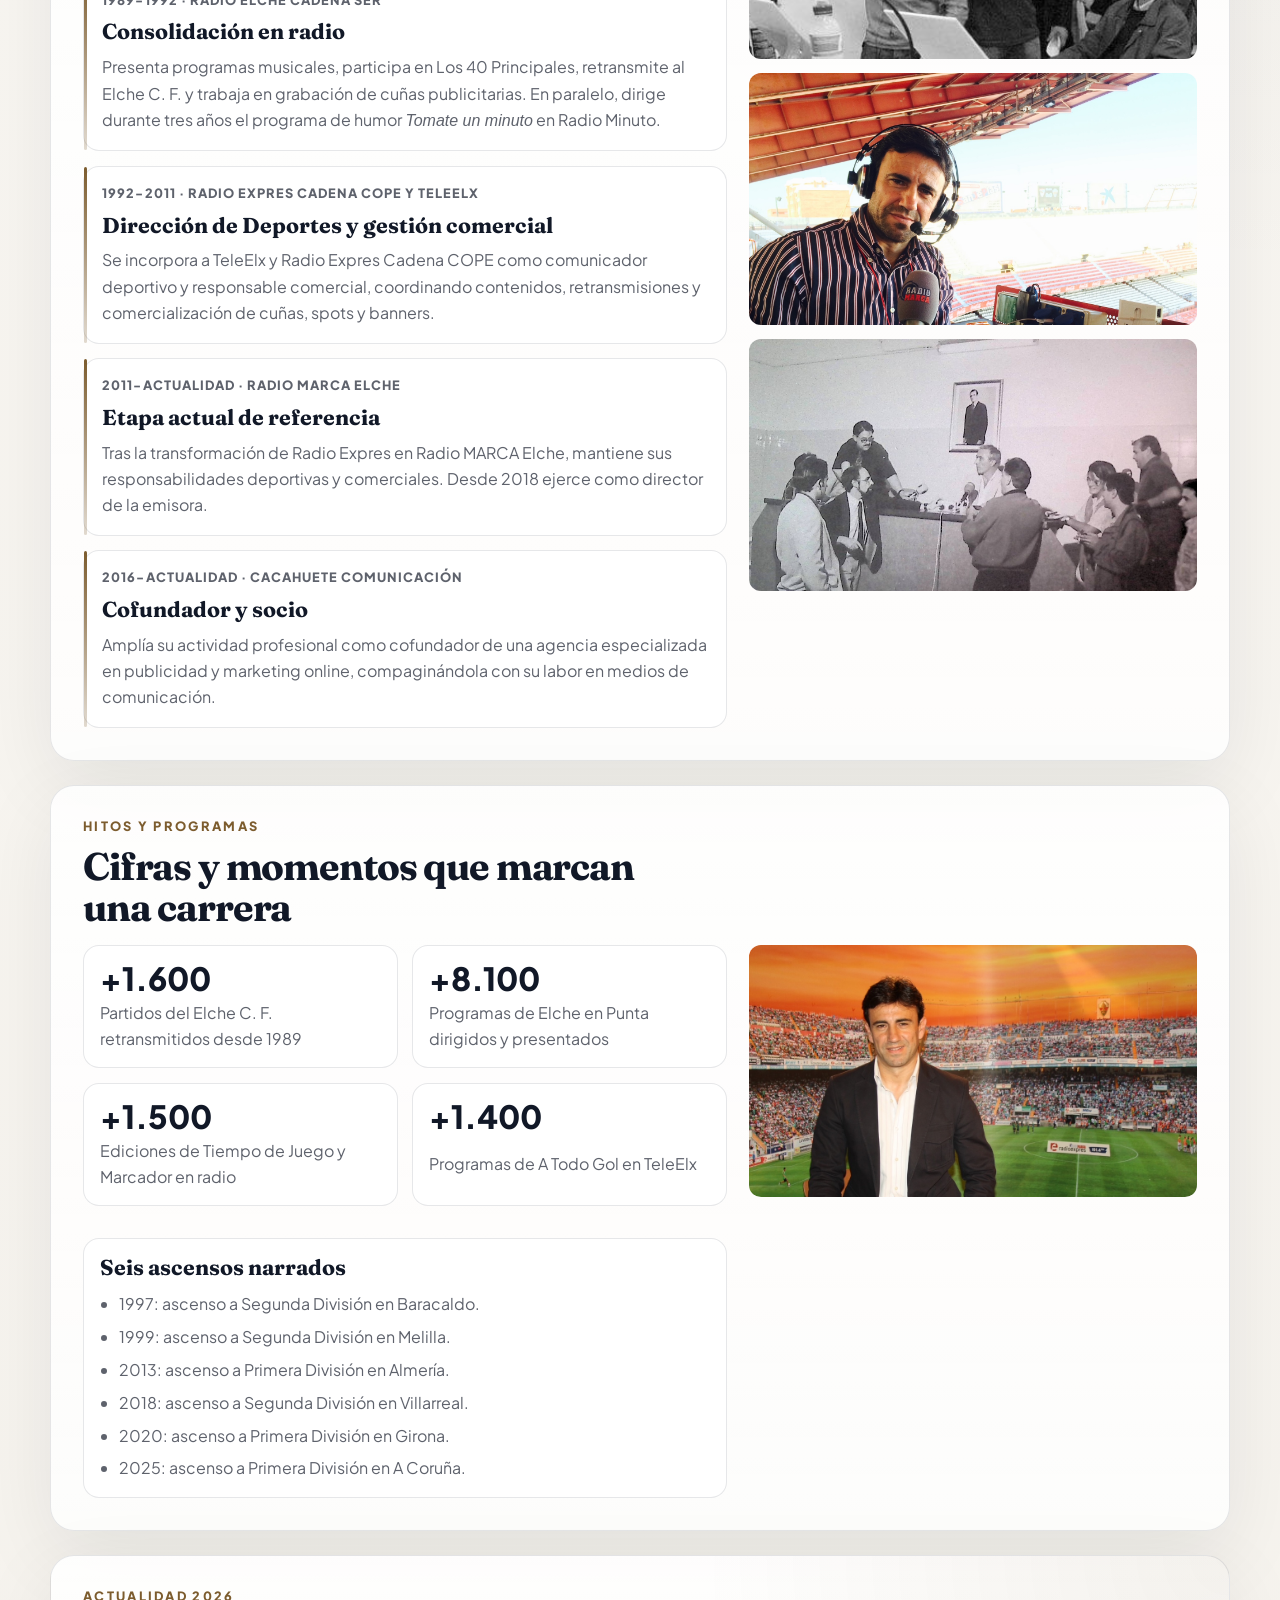
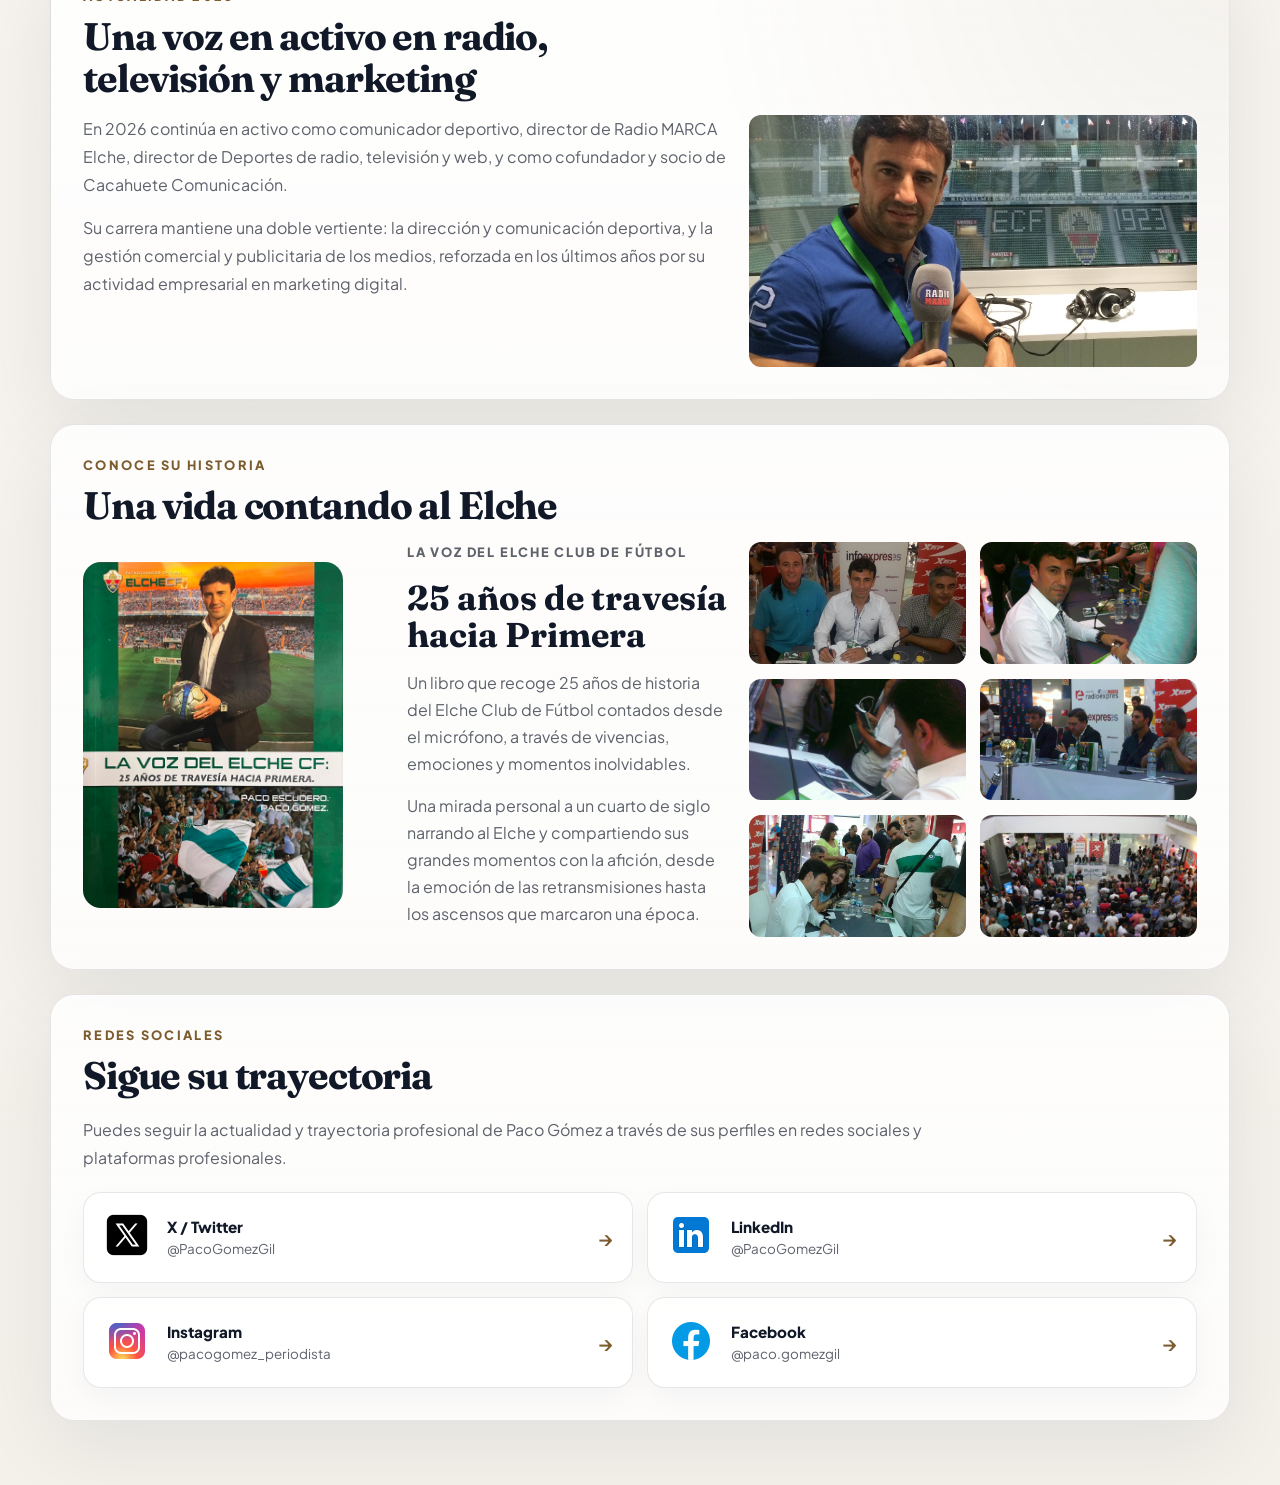
==== commit 0c01e713: "feat: add lib section" ====
--- a/index.html
+++ b/index.html
@@ -96,11 +96,11 @@
           <h1 id="hero-title">Paco Gómez</h1>
 
           <p class="hero__subtitle">
-            Una trayectoria sólida al servicio del deporte ilicitano.
+            40 años de Radio, Televisión y periodismo deportivo
           </p>
 
           <p class="hero__lead">
-            Referente histórico de Elche y la provincia de Alicante, con una
+            Referente de Elche y la provincia de Alicante, con una
             carrera iniciada en 1986 y desarrollada entre la radio, la
             televisión, la dirección deportiva y la comunicación comercial.
           </p>
@@ -434,6 +434,114 @@
         </figure>
       </section>
 
+      <!-- EL LIBRO -->
+<section
+  class="panel panel--media"
+  id="libro"
+  aria-labelledby="libro-title"
+>
+  <div class="panel__header">
+    <p class="eyebrow">Conoce su historia</p>
+
+    <h2 id="libro-title">
+      Una vida contando al Elche
+    </h2>
+  </div>
+
+  <div class="book-feature">
+    <figure class="book-feature__cover">
+      <div class="section-media__placeholder">
+        <img
+          src="images/portada-libro.jpeg"
+          alt="Portada del libro La voz del Elche Club de Fútbol. 25 años de travesía hacia Primera"
+          loading="lazy"
+        />
+      </div>
+    </figure>
+
+    <div class="book-feature__content">
+      <p class="book-feature__eyebrow">
+        La voz del Elche Club de Fútbol
+      </p>
+
+      <h3>
+        25 años de travesía hacia Primera
+      </h3>
+
+      <p>
+        Un libro que recoge 25 años de historia del Elche Club de Fútbol
+        contados desde el micrófono, a través de vivencias, emociones y
+        momentos inolvidables.
+      </p>
+
+      <p>
+        Una mirada personal a un cuarto de siglo narrando al Elche y
+        compartiendo sus grandes momentos con la afición, desde la emoción
+        de las retransmisiones hasta los ascensos que marcaron una época.
+      </p>
+    </div>
+  </div>
+
+  <div class="section-media-stack book-gallery">
+    <figure class="section-media">
+      <div class="section-media__placeholder">
+        <img
+          src="images/firma-libro1.jpg"
+          alt="Paco Gómez Gil durante la firma de su libro"
+          loading="lazy"
+        />
+      </div>
+    </figure>
+
+    <figure class="section-media">
+      <div class="section-media__placeholder">
+        <img
+          src="images/firma-libro2.jpg"
+          alt="Paco Gómez Gil durante la presentación de su libro"
+          loading="lazy"
+        />
+      </div>
+    </figure>
+    <figure class="section-media">
+      <div class="section-media__placeholder">
+        <img
+          src="images/firma-libro3.jpg"
+          alt="Paco Gómez Gil durante la presentación de su libro"
+          loading="lazy"
+        />
+      </div>
+    </figure>
+    <figure class="section-media">
+      <div class="section-media__placeholder">
+        <img
+          src="images/firma-libro4.jpg"
+          alt="Paco Gómez Gil durante la presentación de su libro"
+          loading="lazy"
+        />
+      </div>
+    </figure>
+    <figure class="section-media">
+      <div class="section-media__placeholder">
+        <img
+          src="images/firma-libro6.jpg"
+          alt="Paco Gómez Gil durante la presentación de su libro"
+          loading="lazy"
+        />
+      </div>
+    </figure>
+    <figure class="section-media">
+      <div class="section-media__placeholder">
+        <img
+          src="images/firma-libro7.jpg"
+          alt="Paco Gómez Gil durante la presentación de su libro"
+          loading="lazy"
+        />
+      </div>
+    </figure>
+    
+  </div>
+</section>
+
       <!-- PRESENCIA DIGITAL -->
       <section
         class="panel"
--- a/styles.css
+++ b/styles.css
@@ -632,4 +632,98 @@
     height: 42px;
     border-radius: 12px;
   }
+}
+/* =========================
+   LIBRO
+   ========================= */
+
+.book-feature {
+  display: grid;
+  gap: 1.5rem;
+  align-items: center;
+}
+
+.book-feature__cover {
+  width: 100%;
+  max-width: 420px;
+  margin: 0 auto;
+}
+
+.book-feature__cover .section-media__placeholder {
+  aspect-ratio: 3 / 4;
+  border-radius: 18px;
+}
+
+.book-feature__cover .section-media__placeholder img {
+  height: 100%;
+  object-fit: cover;
+  object-position: center;
+}
+
+.book-feature__content {
+  display: grid;
+  gap: 0.9rem;
+  align-content: center;
+}
+
+.book-feature__eyebrow {
+  margin: 0;
+  font-size: 0.8rem;
+  font-weight: 800;
+  letter-spacing: 0.14em;
+  text-transform: uppercase;
+  color: var(--accent);
+}
+
+.book-feature__content h3 {
+  max-width: 18ch;
+  font-size: clamp(1.5rem, 3vw, 2.15rem);
+  line-height: 1.1;
+}
+
+.book-feature__content p {
+  margin: 0;
+  max-width: 60ch;
+  color: var(--muted);
+  line-height: 1.7;
+}
+
+.book-gallery {
+  margin-top: 1.5rem;
+}
+
+.book-gallery .section-media__placeholder {
+  aspect-ratio: 16 / 9;
+}
+
+.book-gallery .section-media__placeholder img {
+  width: 100%;
+  height: 100%;
+  object-fit: cover;
+  object-position: center center;
+}
+
+@media (min-width: 820px) {
+  .book-feature {
+    grid-template-columns: minmax(260px, 0.75fr) minmax(0, 1.25fr);
+    gap: clamp(2rem, 5vw, 4rem);
+  }
+
+  .book-feature__cover {
+    max-width: 360px;
+  }
+
+  .book-gallery {
+    grid-template-columns: repeat(2, minmax(0, 1fr));
+  }
+}
+
+@media (max-width: 719px) {
+  .book-feature__cover {
+    max-width: 300px;
+  }
+
+  .book-feature__content h3 {
+    max-width: 100%;
+  }
 }
